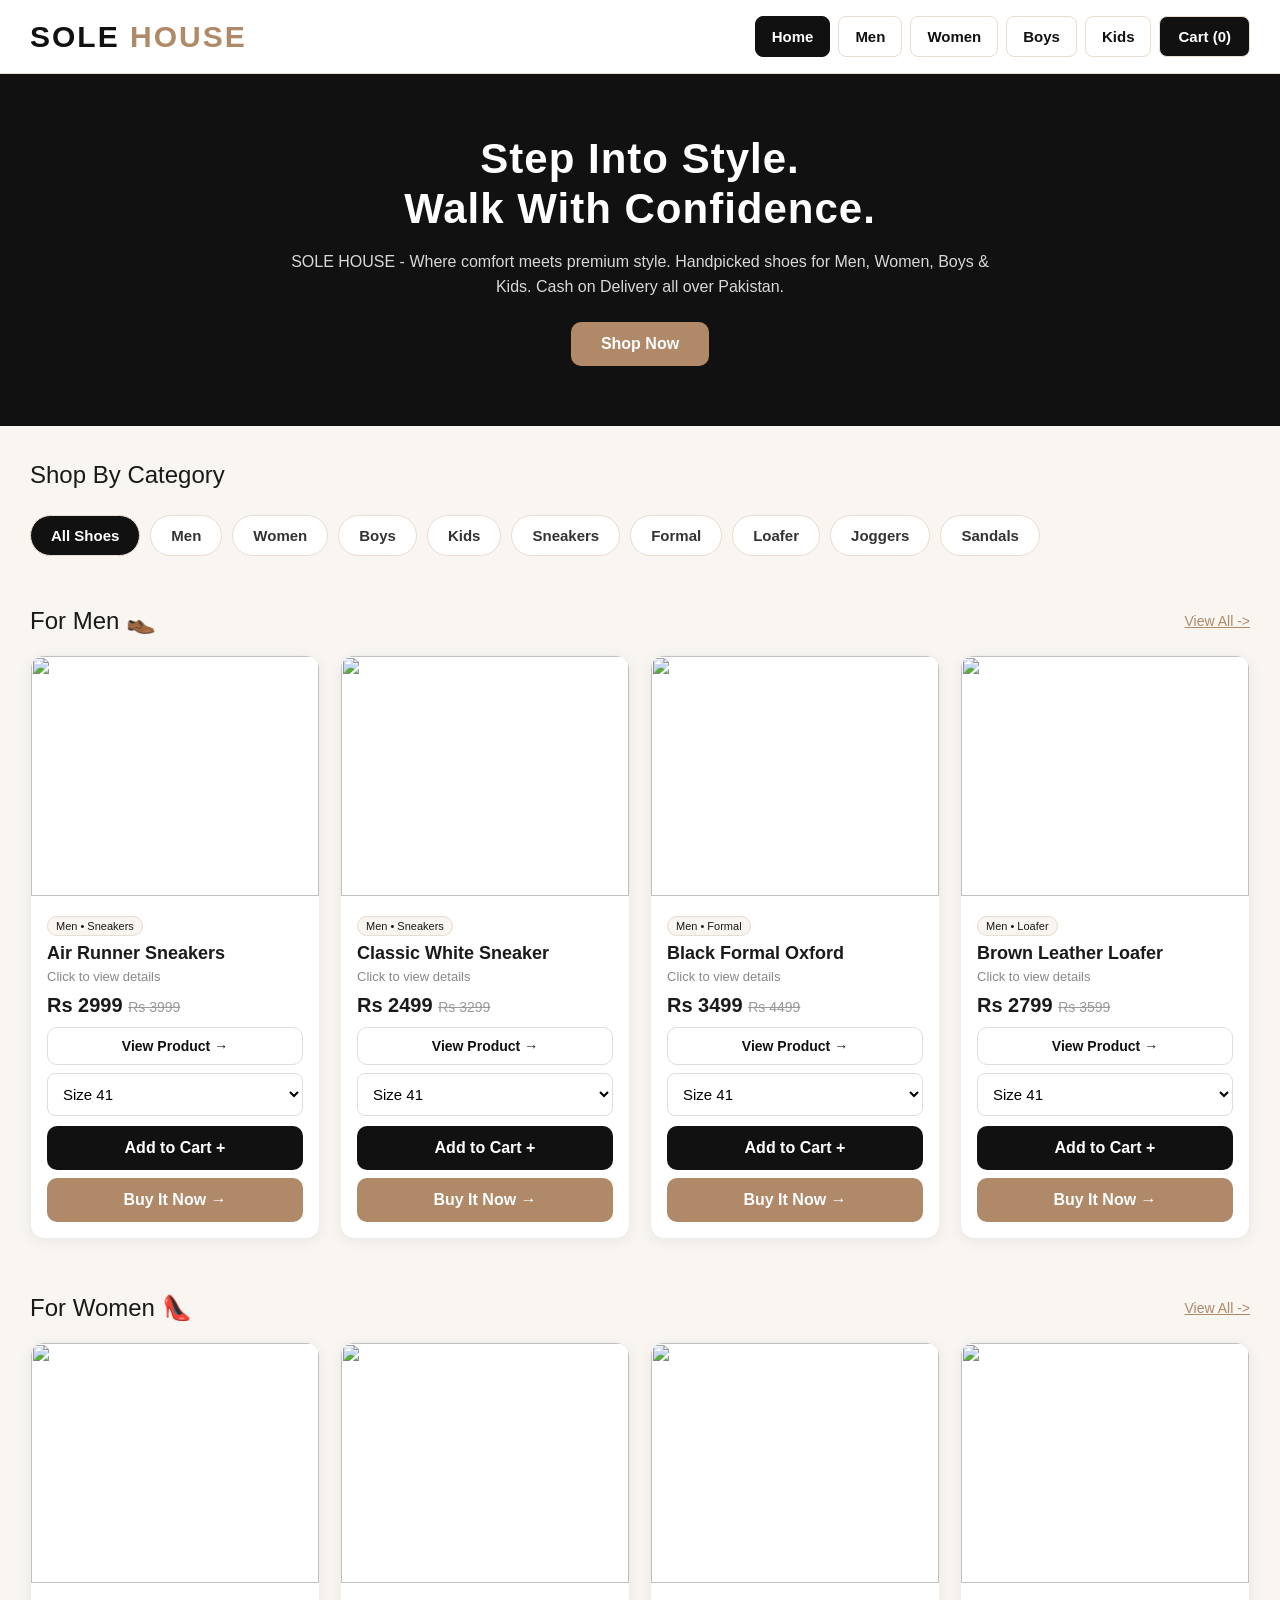
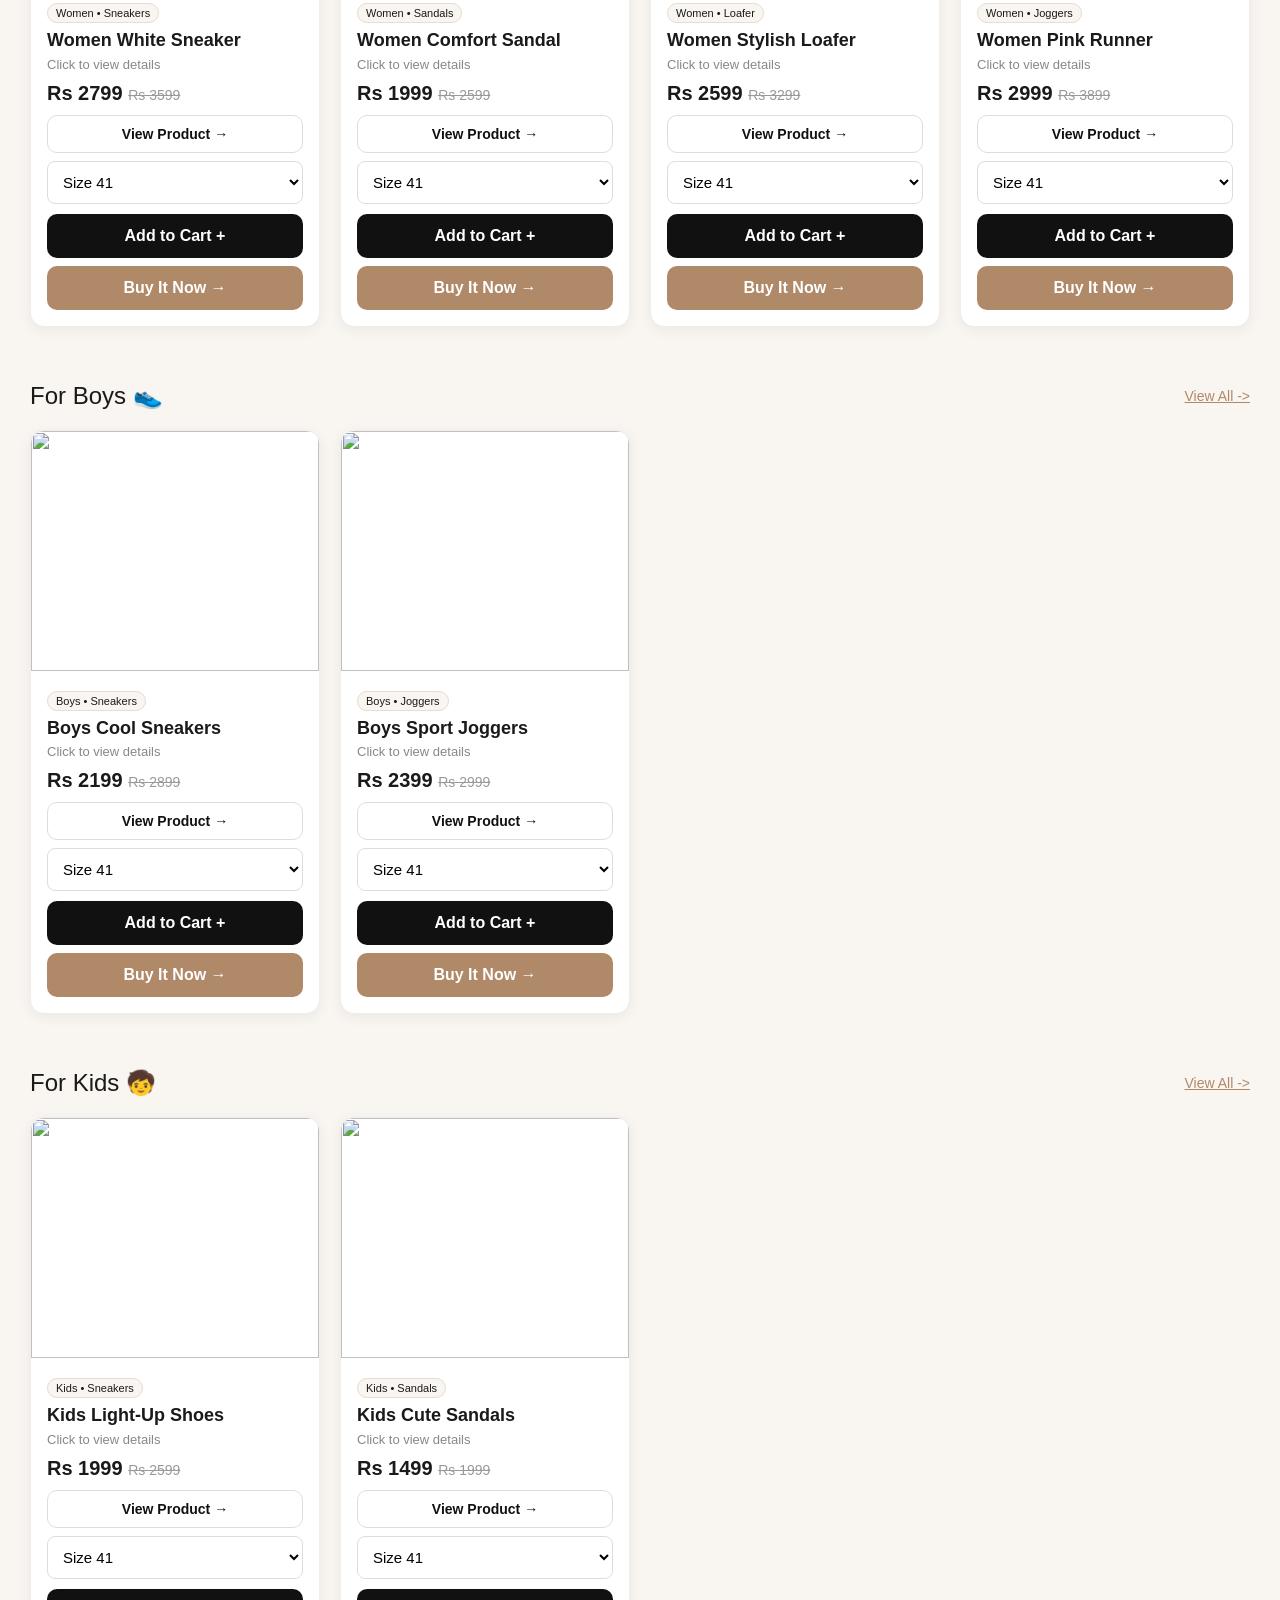
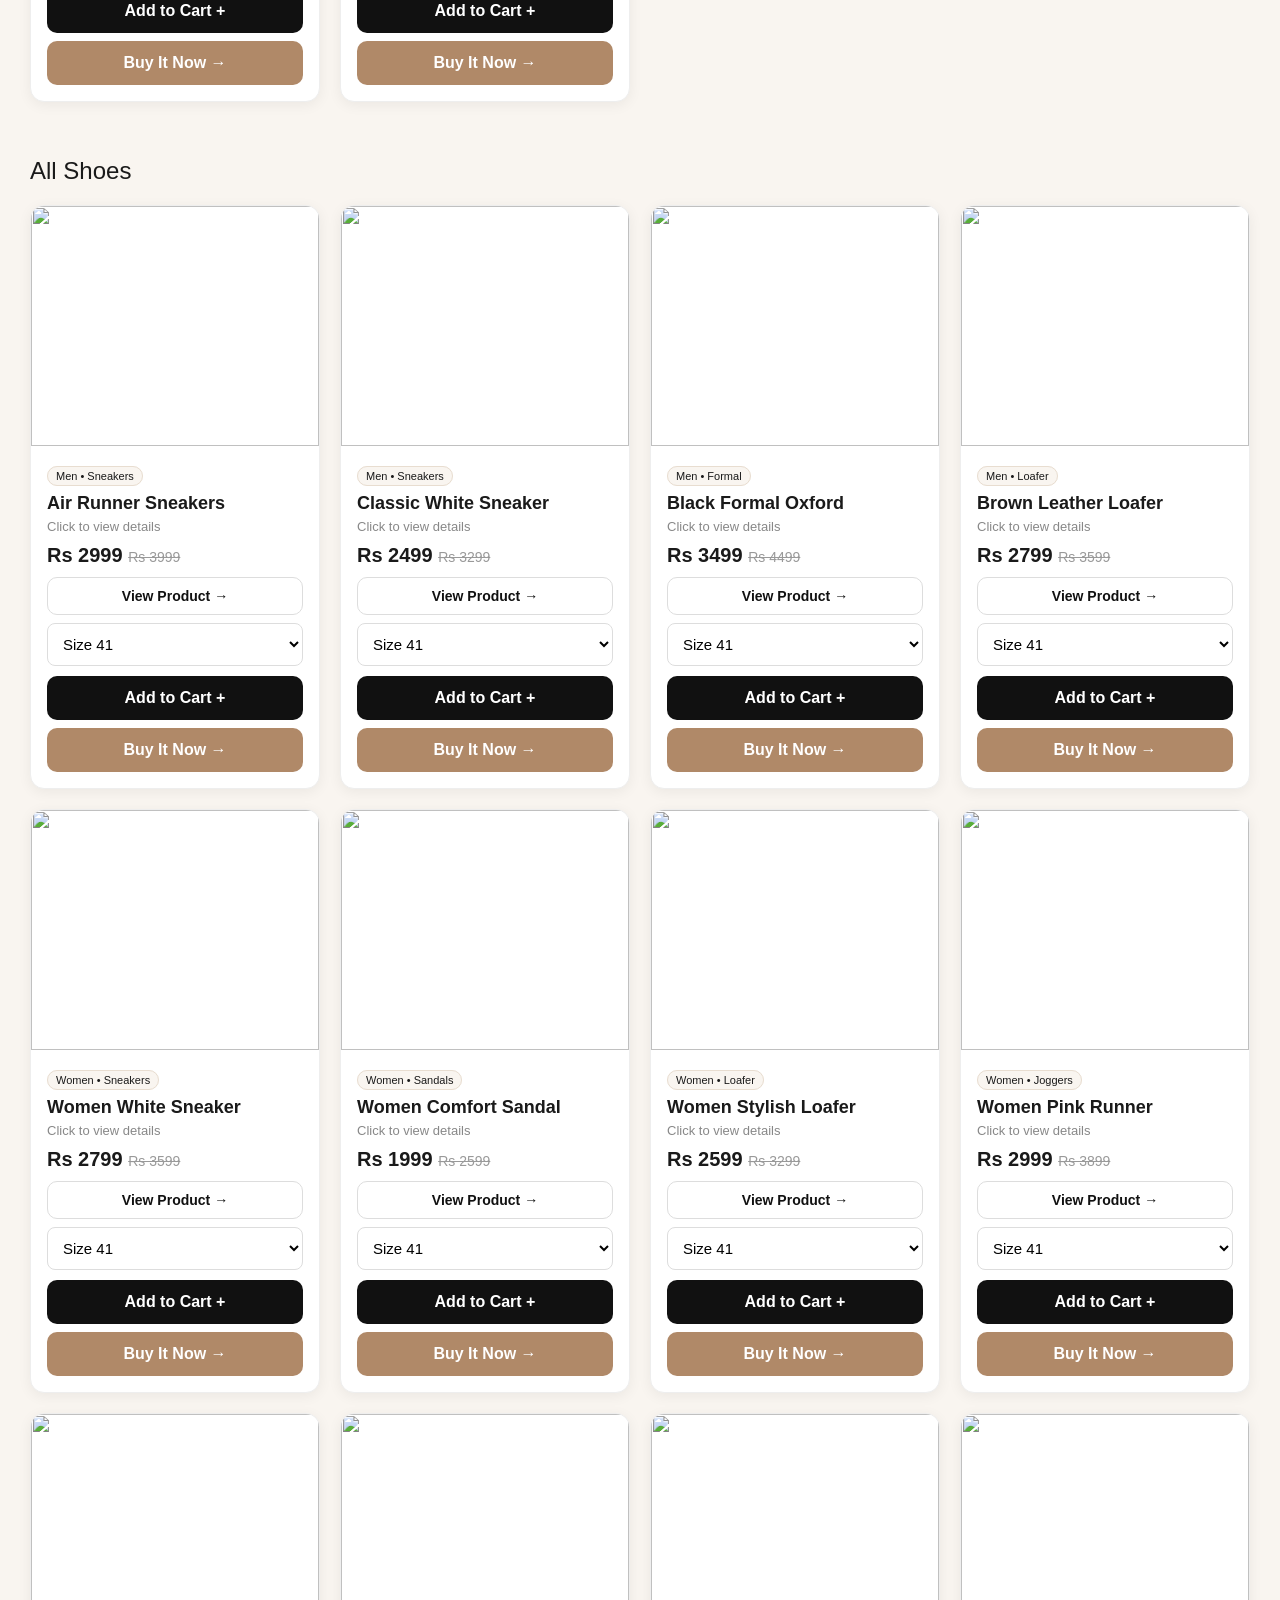
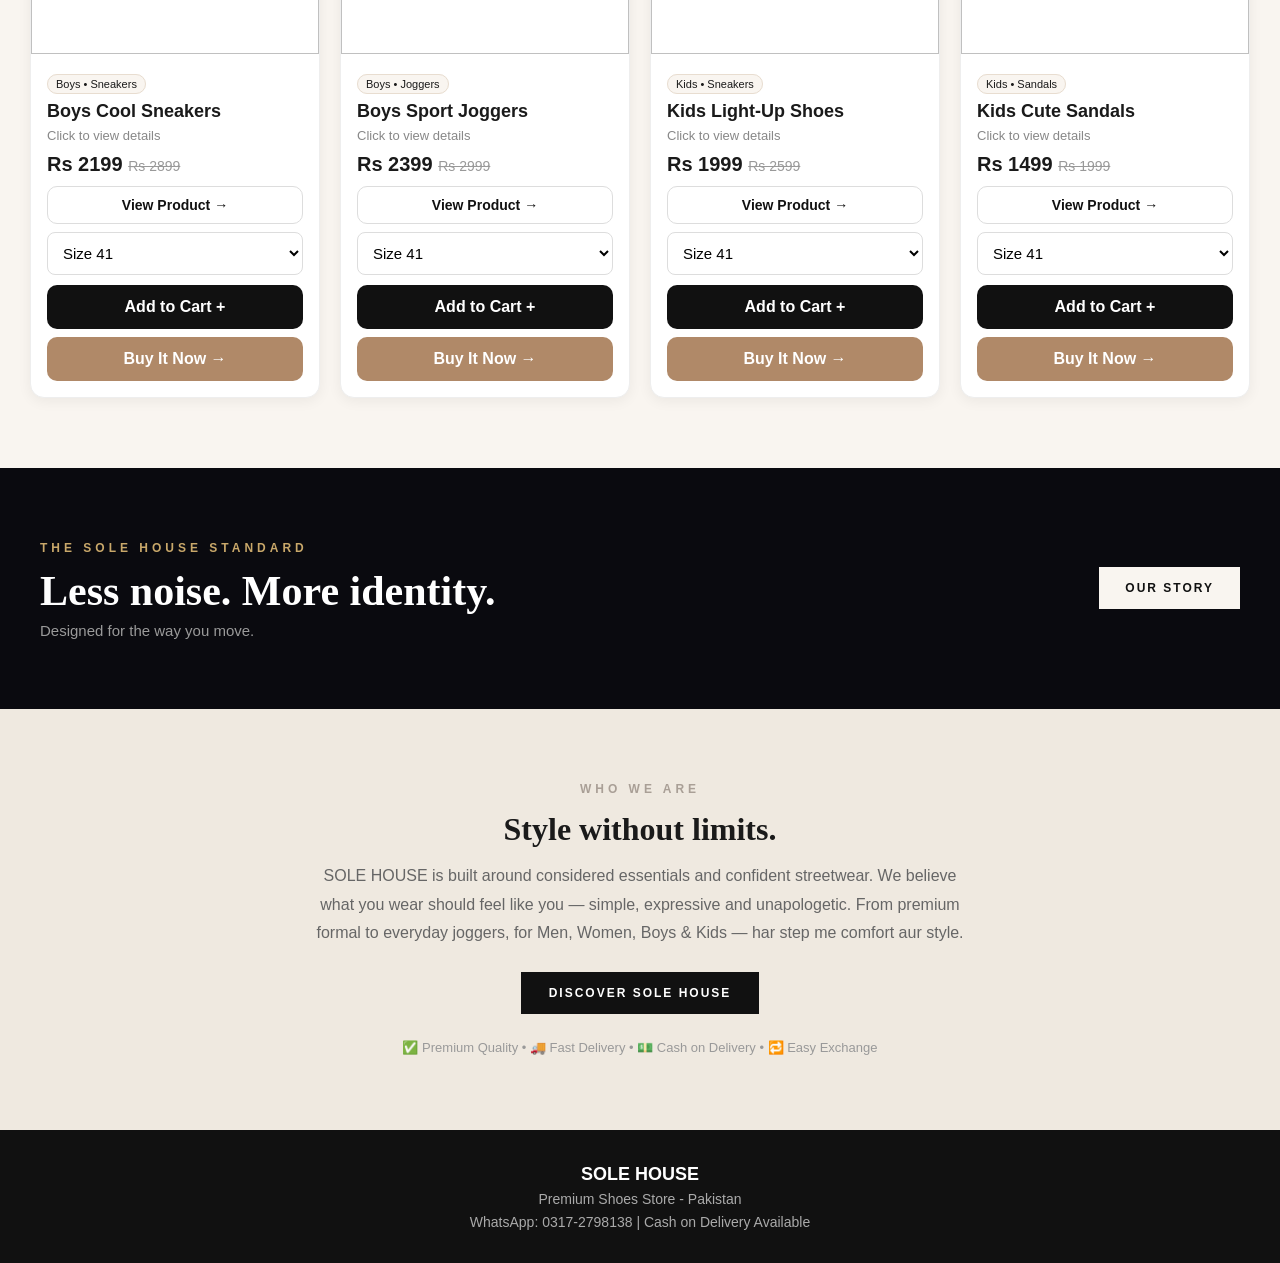
==== index.html @ e942f436 "Rename sole index.html to index.html" ====
<!DOCTYPE html>
<html lang="en">
<head>
<meta charset="UTF-8">
<meta name="viewport" content="width=device-width, initial-scale=1.0">
<title>SOLE HOUSE - Premium Shoes Store</title>
<style>
*{margin:0;padding:0;box-sizing:border-box;font-family:'Segoe UI',Arial,sans-serif}
body{background:#F9F5F0;color:#1a1a1a}
header{background:#fff;color:#111;padding:16px 30px;position:sticky;top:0;z-index:100;border-bottom:1px solid #e8ddd0}
.top{display:flex;justify-content:space-between;align-items:center;flex-wrap:wrap;gap:12px;max-width:1300px;margin:auto}
.logo{font-size:30px;font-weight:900;letter-spacing:2px;cursor:pointer}
.logo span{color:#B08968}
nav{display:flex;gap:8px;flex-wrap:wrap}
nav button{background:#fff;color:#111;border:1px solid #e8ddd0;padding:11px 16px;font-size:15px;font-weight:700;border-radius:8px;cursor:pointer}
nav button:hover, nav button.active{background:#111;color:#fff;border-color:#111}
.cart-btn{background:#111!important;color:#fff!important;padding:11px 18px!important}
.hero{background:#111;color:#fff;text-align:center;padding:60px 20px}
.hero h1{font-size:42px;line-height:1.2;letter-spacing:1px}
.hero p{margin:14px auto;max-width:700px;font-size:16px;color:#d8d8d8;line-height:1.6}
.hero button{background:#B08968;color:#fff;border:none;padding:13px 30px;font-size:16px;font-weight:800;border-radius:10px;cursor:pointer;margin-top:8px}
.section-title{max-width:1300px;margin:35px auto 10px;padding:0 30px;font-size:24px;display:flex;justify-content:space-between;align-items:center}
.section-title a{font-size:14px;color:#B08968;cursor:pointer;text-decoration:underline}
.cat{display:flex;gap:10px;overflow:auto;padding:16px 30px;max-width:1300px;margin:auto}
.cat button{background:#fff;border:1px solid #e8ddd0;padding:11px 20px;font-size:15px;font-weight:700;border-radius:30px;cursor:pointer;white-space:nowrap;color:#333}
.cat button.active{background:#111;color:#fff}
.grid{display:grid;grid-template-columns:repeat(auto-fill,minmax(250px,1fr));gap:20px;padding:10px 30px 20px;max-width:1300px;margin:auto}
.card{background:#fff;border-radius:14px;overflow:hidden;box-shadow:0 3px 14px rgba(0,0,0,.06);border:1px solid #eee;cursor:pointer;transition:.2s}
.card:hover{transform:translateY(-4px);box-shadow:0 8px 20px rgba(0,0,0,.12)}
.card img{width:100%;height:240px;object-fit:cover}
.card .info{padding:16px}
.card h3{font-size:18px;line-height:1.3}
.card p{color:#888;font-size:13px;margin-top:4px}
.price{font-size:20px;font-weight:900;margin:10px 0}
.price s{color:#999;font-size:14px;font-weight:400}
select{width:100%;padding:11px;border-radius:8px;border:1px solid #ddd;margin-bottom:10px;font-size:15px;background:#fff}
.add{width:100%;background:#111;color:#fff;border:none;padding:13px;border-radius:10px;font-size:16px;font-weight:800;cursor:pointer}
.add:hover{background:#B08968}
.buy-now{width:100%;background:#B08968;color:#fff;border:none;padding:13px;border-radius:10px;font-size:16px;font-weight:800;cursor:pointer;margin-top:8px}
.buy-now:hover{background:#111}
.view-btn{width:100%;background:#fff;color:#111;border:1px solid #ddd;padding:10px;border-radius:10px;font-size:14px;font-weight:700;cursor:pointer;margin-bottom:8px}
.about-black{background:#0a0a0f;color:#fff;padding:70px 30px;margin-top:50px}
.about-black-inner{max-width:1200px;margin:auto;display:flex;justify-content:space-between;align-items:center;gap:30px;flex-wrap:wrap}
.about-black small{letter-spacing:4px;font-size:12px;color:#C9A86A;font-weight:700}
.about-black h2{font-size:42px;font-family:Georgia,serif;line-height:1.1;margin:12px 0 8px}
.about-black p{color:#9a9a9a;font-size:15px}
.about-black button{background:#F9F5F0;color:#111;border:none;padding:14px 26px;font-size:12px;letter-spacing:2px;font-weight:800;cursor:pointer}
.about-white{background:#EFE9E0;text-align:center;padding:70px 25px}
.about-white small{letter-spacing:4px;font-size:12px;color:#a99f96;font-weight:700}
.about-white h2{font-size:32px;font-family:Georgia,serif;margin:14px 0}
.about-white p{max-width:650px;margin:0 auto;color:#666;font-size:16px;line-height:1.8}
.about-white button{background:#111;color:#fff;border:none;padding:14px 28px;font-size:12px;letter-spacing:2px;font-weight:800;cursor:pointer;margin-top:24px}
#productModal{position:fixed;inset:0;background:rgba(0,0,0,.6);z-index:300;display:none;align-items:center;justify-content:center;padding:20px}
#productModal.open{display:flex}
.modal-box{background:#fff;width:100%;max-width:900px;border-radius:20px;overflow:hidden;max-height:90vh;overflow-y:auto;display:flex;flex-wrap:wrap;position:relative}
.modal-box .left{flex:1;min-width:300px}
.modal-box .left img{width:100%;height:100%;min-height:350px;object-fit:cover}
.modal-box .right{flex:1;min-width:300px;padding:30px}
.modal-box .right h2{font-size:28px;line-height:1.2}
.modal-box .right .m-price{font-size:26px;font-weight:900;margin:14px 0}
.modal-box .right .m-price s{font-size:16px;color:#999;font-weight:400}
.modal-box .right p{color:#666;font-size:15px;line-height:1.7;margin:8px 0}
.size-row{display:flex;gap:8px;flex-wrap:wrap;margin:14px 0}
.size-row button{padding:11px 16px;border:1px solid #ddd;background:#fff;border-radius:8px;cursor:pointer;font-weight:700;font-size:15px}
.size-row button.active{background:#111;color:#fff}
.qty-row{display:flex;align-items:center;gap:12px;margin:14px 0}
.qty-row button{width:38px;height:38px;border:1px solid #ddd;background:#fff;border-radius:8px;font-size:20px;cursor:pointer}
.modal-add{width:100%;background:#111;color:#fff;border:none;padding:16px;border-radius:12px;font-size:17px;font-weight:900;cursor:pointer;margin-top:6px}
.modal-add:hover{background:#B08968}
.modal-close{position:absolute;top:12px;right:12px;background:#fff;border:none;width:36px;height:36px;border-radius:50%;font-size:18px;cursor:pointer;box-shadow:0 2px 10px rgba(0,0,0,.2);z-index:2}
#cartBox{position:fixed;right:0;top:0;width:100%;max-width:440px;height:100%;background:#fff;z-index:400;transform:translateX(100%);transition:.3s;padding:24px;overflow:auto}
#cartBox.open{transform:translateX(0)}
.cart-item{display:flex;gap:12px;border-bottom:1px solid #eee;padding:12px 0;font-size:15px}
.cart-item img{width:70px;height:70px;object-fit:cover;border-radius:10px}
input{width:100%;padding:13px;border:1px solid #ddd;border-radius:10px;margin:7px 0;font-size:15px}
.order-btn{width:100%;background:#111;color:#fff;border:none;padding:15px;border-radius:12px;font-size:17px;font-weight:900;cursor:pointer;margin-top:8px}
.order-btn:hover{background:#B08968}
.close{float:right;background:#f0f0f0;border:none;padding:8px 12px;border-radius:8px;cursor:pointer}
.footer{background:#111;color:#aaa;text-align:center;padding:30px 20px;font-size:14px;line-height:1.6}
.footer b{color:#fff;font-size:18px}
</style>
</head>
<body>
<header><div class="top"><div class="logo" onclick="window.scrollTo({top:0,behavior:'smooth'})">SOLE <span>HOUSE</span></div><nav><button class="active" onclick="filterCat('All',this)">Home</button><button onclick="filterCat('Men',this)">Men</button><button onclick="filterCat('Women',this)">Women</button><button onclick="filterCat('Boys',this)">Boys</button><button onclick="filterCat('Kids',this)">Kids</button><button class="cart-btn" onclick="openCart()">Cart (<span id="cartCount">0</span>)</button></nav></div></header>
<div class="hero"><h1>Step Into Style.<br>Walk With Confidence.</h1><p>SOLE HOUSE - Where comfort meets premium style. Handpicked shoes for Men, Women, Boys & Kids. Cash on Delivery all over Pakistan.</p><button onclick="document.getElementById('grid').scrollIntoView({behavior:'smooth'})">Shop Now</button></div>
<div class="section-title"><span>Shop By Category</span></div>
<div class="cat"><button class="active" onclick="filterCat('All',this)">All Shoes</button><button onclick="filterCat('Men',this)">Men</button><button onclick="filterCat('Women',this)">Women</button><button onclick="filterCat('Boys',this)">Boys</button><button onclick="filterCat('Kids',this)">Kids</button><button onclick="filterCat('Sneakers',this)">Sneakers</button><button onclick="filterCat('Formal',this)">Formal</button><button onclick="filterCat('Loafer',this)">Loafer</button><button onclick="filterCat('Joggers',this)">Joggers</button><button onclick="filterCat('Sandals',this)">Sandals</button></div>
<div class="section-title"><span>For Men 👞</span><a onclick="filterCat('Men',null)">View All -></a></div><div class="grid" id="gridMen"></div>
<div class="section-title"><span>For Women 👠</span><a onclick="filterCat('Women',null)">View All -></a></div><div class="grid" id="gridWomen"></div>
<div class="section-title"><span>For Boys 👟</span><a onclick="filterCat('Boys',null)">View All -></a></div><div class="grid" id="gridBoys"></div>
<div class="section-title"><span>For Kids 🧒</span><a onclick="filterCat('Kids',null)">View All -></a></div><div class="grid" id="gridKids"></div>
<div class="section-title"><span>All Shoes</span></div><div class="grid" id="grid"></div>
<div class="about-black"><div class="about-black-inner"><div><small>THE SOLE HOUSE STANDARD</small><h2>Less noise. More identity.</h2><p>Designed for the way you move.</p></div><button onclick="document.getElementById('whoWeAre').scrollIntoView({behavior:'smooth'})">OUR STORY</button></div></div>
<div class="about-white" id="whoWeAre"><small>WHO WE ARE</small><h2>Style without limits.</h2><p>SOLE HOUSE is built around considered essentials and confident streetwear. We believe what you wear should feel like you — simple, expressive and unapologetic. From premium formal to everyday joggers, for Men, Women, Boys & Kids — har step me comfort aur style.</p><button onclick="document.getElementById('grid').scrollIntoView({behavior:'smooth'})">DISCOVER SOLE HOUSE</button><p style="margin-top:22px;font-size:13px;color:#999">✅ Premium Quality • 🚚 Fast Delivery • 💵 Cash on Delivery • 🔁 Easy Exchange</p></div>
<div id="productModal" onclick="if(event.target===this) closeProduct()"><div class="modal-box"><button class="modal-close" onclick="closeProduct()">✕</button><div class="left"><img id="mImg" src=""></div><div class="right"><span id="mTag" style="font-size:12px;background:#F9F5F0;border:1px solid #e8ddd0;padding:4px 10px;border-radius:20px"></span><h2 id="mName" style="margin-top:10px"></h2><div class="m-price"><span id="mPrice"></span> <s id="mOld"></s> <span id="mSave" style="font-size:13px;background:#e8f5e9;color:#2e7d32;padding:4px 8px;border-radius:8px;margin-left:6px"></span></div><p id="mDesc"></p><p><b>Select Size:</b></p><div class="size-row" id="mSizes"></div><p><b>Quantity:</b></p><div class="qty-row"><button onclick="changeQty(-1)">-</button><span id="mQty" style="font-size:18px;font-weight:800;min-width:20px;text-align:center">1</span><button onclick="changeQty(1)">+</button><span style="font-size:13px;color:#2e7d32">● In Stock - Ready to Ship</span></div><button class="modal-add" onclick="addFromModal()">Add to Cart +</button><button class="modal-add" style="background:#B08968;margin-top:8px" onclick="buyNowFromModal()">Buy It Now - Direct Checkout</button><p style="font-size:13px;text-align:center">🚚 Karachi Rs 200 | Other Cities Rs 300 • 💵 Cash on Delivery</p></div></div></div>
<div id="cartBox"><button class="close" onclick="closeCart()">X</button><h2 style="font-size:22px">Your Cart</h2><div id="cartItems" style="margin:12px 0"></div><h3 id="totalText" style="font-size:19px">Total: Rs 0</h3><hr style="margin:14px 0"><h3 style="font-size:18px">Checkout - Cash on Delivery</h3><input id="cName" placeholder="Full Name *"><input id="cPhone" placeholder="Mobile Number *"><input id="cAddress" placeholder="Complete Address *"><input id="cCity" placeholder="City"><button class="order-btn" onclick="placeOrder()">Place Order</button><p style="font-size:13px;color:#888;margin-top:10px;text-align:center">Delivery: Karachi Rs 200 | Other Cities Rs 300</p></div>
<div class="footer"><b>SOLE HOUSE</b><br>Premium Shoes Store - Pakistan<br>WhatsApp: 0317-2798138 | Cash on Delivery Available</div>
<script>
let products=[
{name:"Air Runner Sneakers",cat:"Sneakers",group:"Men",price:2999,old:3999,img:"https://images.unsplash.com/photo-1542291026-7eec264c27ff?w=900",desc:"Lightweight Air Runner with soft cushion sole. Perfect for daily wear."},
{name:"Classic White Sneaker",cat:"Sneakers",group:"Men",price:2499,old:3299,img:"https://images.unsplash.com/photo-1549298916-b41d501d3772?w=900",desc:"Classic white sneaker - har outfit ke saath jachta hai."},
{name:"Black Formal Oxford",cat:"Formal",group:"Men",price:3499,old:4499,img:"https://images.unsplash.com/photo-1614252369475-531eba835eb1?w=900",desc:"Premium Black Oxford for office, wedding & formal events."},
{name:"Brown Leather Loafer",cat:"Loafer",group:"Men",price:2799,old:3599,img:"https://images.unsplash.com/photo-1614252235316-8c857d38b5f4?w=900",desc:"Brown Leather Loafer - classy aur comfortable."},
{name:"Women White Sneaker",cat:"Sneakers",group:"Women",price:2799,old:3599,img:"https://images.unsplash.com/photo-1549298916-b41d501d3772?w=900",desc:"Women ke liye light aur comfortable white sneaker."},
{name:"Women Comfort Sandal",cat:"Sandals",group:"Women",price:1999,old:2599,img:"https://images.unsplash.com/photo-1603487742131-4160ec999306?w=900",desc:"Women Comfort Sandal - soft sole, daily wear ke liye best."},
{name:"Women Stylish Loafer",cat:"Loafer",group:"Women",price:2599,old:3299,img:"https://images.unsplash.com/photo-1614252235316-8c857d38b5f4?w=900",desc:"Women Stylish Loafer - elegant aur comfortable."},
{name:"Women Pink Runner",cat:"Joggers",group:"Women",price:2999,old:3899,img:"https://images.unsplash.com/photo-1595950653106-6c9ebd614d3a?w=900",desc:"Women Pink Runner - jogging aur daily walk ke liye."},
{name:"Boys Cool Sneakers",cat:"Sneakers",group:"Boys",price:2199,old:2899,img:"https://images.unsplash.com/photo-1514989940723-e8e51635b782?w=900",desc:"Boys ke liye cool sneakers - durable aur stylish."},
{name:"Boys Sport Joggers",cat:"Joggers",group:"Boys",price:2399,old:2999,img:"https://images.unsplash.com/photo-1595950653106-6c9ebd614d3a?w=900",desc:"Boys Sport Joggers - running aur sports ke liye."},
{name:"Kids Light-Up Shoes",cat:"Sneakers",group:"Kids",price:1999,old:2599,img:"https://images.unsplash.com/photo-1519238263530-99bdd11df2ea?w=900",desc:"Kids Light-Up Shoes - bachon ki favourite."},
{name:"Kids Cute Sandals",cat:"Sandals",group:"Kids",price:1499,old:1999,img:"https://images.unsplash.com/photo-1603487742131-4160ec999306?w=900",desc:"Kids Cute Sandals - soft aur comfortable."}
];
let cart=[];let currentCat='All';let currentProduct=0;let selectedSize='Size 41';let qty=1;
function cardHTML(p,i){return `<div class="card"><img src="${p.img}" onclick="openProduct(${i})"><div class="info"><span style="font-size:11px;background:#F9F5F0;border:1px solid #e8ddd0;padding:3px 8px;border-radius:10px">${p.group} • ${p.cat}</span><h3 style="margin-top:8px" onclick="openProduct(${i})">${p.name}</h3><p>Click to view details</p><div class="price">Rs ${p.price} <s>Rs ${p.old}</s></div><button class="view-btn" onclick="openProduct(${i})">View Product →</button><select id="size-${i}" onclick="event.stopPropagation()"><option>Size 39</option><option>Size 40</option><option selected>Size 41</option><option>Size 42</option><option>Size 43</option><option>Size 44</option></select><button class="add" onclick="event.stopPropagation();addToCart(${i})">Add to Cart +</button><button class="buy-now" onclick="event.stopPropagation();buyNowFromCard(${i})">Buy It Now →</button></div></div>`;}
function render(){
  document.getElementById('gridMen').innerHTML=products.map((p,i)=>({p,i})).filter(x=>x.p.group==='Men').slice(0,4).map(x=>cardHTML(x.p,x.i)).join('');
  document.getElementById('gridWomen').innerHTML=products.map((p,i)=>({p,i})).filter(x=>x.p.group==='Women').slice(0,4).map(x=>cardHTML(x.p,x.i)).join('');
  document.getElementById('gridBoys').innerHTML=products.map((p,i)=>({p,i})).filter(x=>x.p.group==='Boys').map(x=>cardHTML(x.p,x.i)).join('');
  document.getElementById('gridKids').innerHTML=products.map((p,i)=>({p,i})).filter(x=>x.p.group==='Kids').map(x=>cardHTML(x.p,x.i)).join('');
  const g=document.getElementById('grid');g.innerHTML='';
  products.filter(p=>currentCat==='All'||p.group===currentCat||p.cat===currentCat).forEach((p)=>{let i=products.indexOf(p);g.innerHTML+=cardHTML(p,i);});
}
function filterCat(c,btn){currentCat=c;document.querySelectorAll('nav button, .cat button').forEach(b=>b.classList.remove('active'));if(btn)btn.classList.add('active');render();document.getElementById('grid').scrollIntoView({behavior:'smooth'});}
function openProduct(i){currentProduct=i;qty=1;selectedSize='Size 41';const p=products[i];document.getElementById('mImg').src=p.img;document.getElementById('mName').innerText=p.name;document.getElementById('mTag').innerText=p.group+' • '+p.cat;document.getElementById('mPrice').innerText='Rs '+p.price;document.getElementById('mOld').innerText='Rs '+p.old;document.getElementById('mSave').innerText='Save Rs '+(p.old-p.price);document.getElementById('mDesc').innerText=p.desc||'';document.getElementById('mQty').innerText='1';let sizes=['39','40','41','42','43','44'];document.getElementById('mSizes').innerHTML=sizes.map(s=>`<button onclick="selectSize(this,'Size ${s}')" class="${s==='41'?'active':''}">Size ${s}</button>`).join('');document.getElementById('productModal').classList.add('open');}
function closeProduct(){document.getElementById('productModal').classList.remove('open');}
function selectSize(btn,size){selectedSize=size;document.querySelectorAll('#mSizes button').forEach(b=>b.classList.remove('active'));btn.classList.add('active');}
function changeQty(n){qty=Math.max(1,qty+n);document.getElementById('mQty').innerText=qty;}
function addFromModal(){const p=products[currentProduct];for(let k=0;k<qty;k++){cart.push({...p,size:selectedSize});}document.getElementById('cartCount').innerText=cart.length;closeProduct();openCart();}
function buyNowFromCard(i){const p=products[i];const size=document.getElementById('size-'+i).value;cart.push({...p,size});document.getElementById('cartCount').innerText=cart.length;openCart();document.getElementById('cName').focus();}
function buyNowFromModal(){const p=products[currentProduct];for(let k=0;k<qty;k++){cart.push({...p,size:selectedSize});}document.getElementById('cartCount').innerText=cart.length;closeProduct();openCart();document.getElementById('cName').focus();}
function addToCart(i){const p=products[i];const size=document.getElementById('size-'+i).value;cart.push({...p,size});document.getElementById('cartCount').innerText=cart.length;openCart();}
function openCart(){document.getElementById('cartBox').classList.add('open');renderCart();}
function closeCart(){document.getElementById('cartBox').classList.remove('open');}
function renderCart(){const box=document.getElementById('cartItems');if(cart.length===0){box.innerHTML='<p>Your cart is empty.</p>';}else{box.innerHTML=cart.map((c,idx)=>`<div class="cart-item"><img src="${c.img}"><div><b>${c.name}</b><br>${c.size} - Rs ${c.price} <button onclick="removeItem(${idx})" style="color:red;border:none;background:none;cursor:pointer">Remove</button></div></div>`).join('');}let total=cart.reduce((s,c)=>s+c.price,0);document.getElementById('totalText').innerText='Total: Rs '+total;}
function removeItem(idx){cart.splice(idx,1);document.getElementById('cartCount').innerText=cart.length;renderCart();}
function placeOrder(){const name=document.getElementById('cName').value.trim();const phone=document.getElementById('cPhone').value.trim();const addr=document.getElementById('cAddress').value.trim();const city=document.getElementById('cCity').value.trim();if(!name||!phone||!addr){alert('Please fill Name, Number and Address');return;}if(cart.length===0){alert('Please add shoes to cart first!');return;}let total=cart.reduce((s,c)=>s+c.price,0);let itemsText=cart.map(c=>`${c.name} (${c.size}) - Rs ${c.price}\nPhoto: ${c.img}`).join('\n\n');let msg=`New Order - SOLE HOUSE\n\nName: ${name}\nPhone: ${phone}\nCity: ${city}\nAddress: ${addr}\n\nItems:\n${itemsText}\n\nTotal: Rs ${total}\nPayment: Cash on Delivery`;window.open('https://wa.me/923172798138?text='+encodeURIComponent(msg),'_blank');}
render();
</script>
</body>
</html>
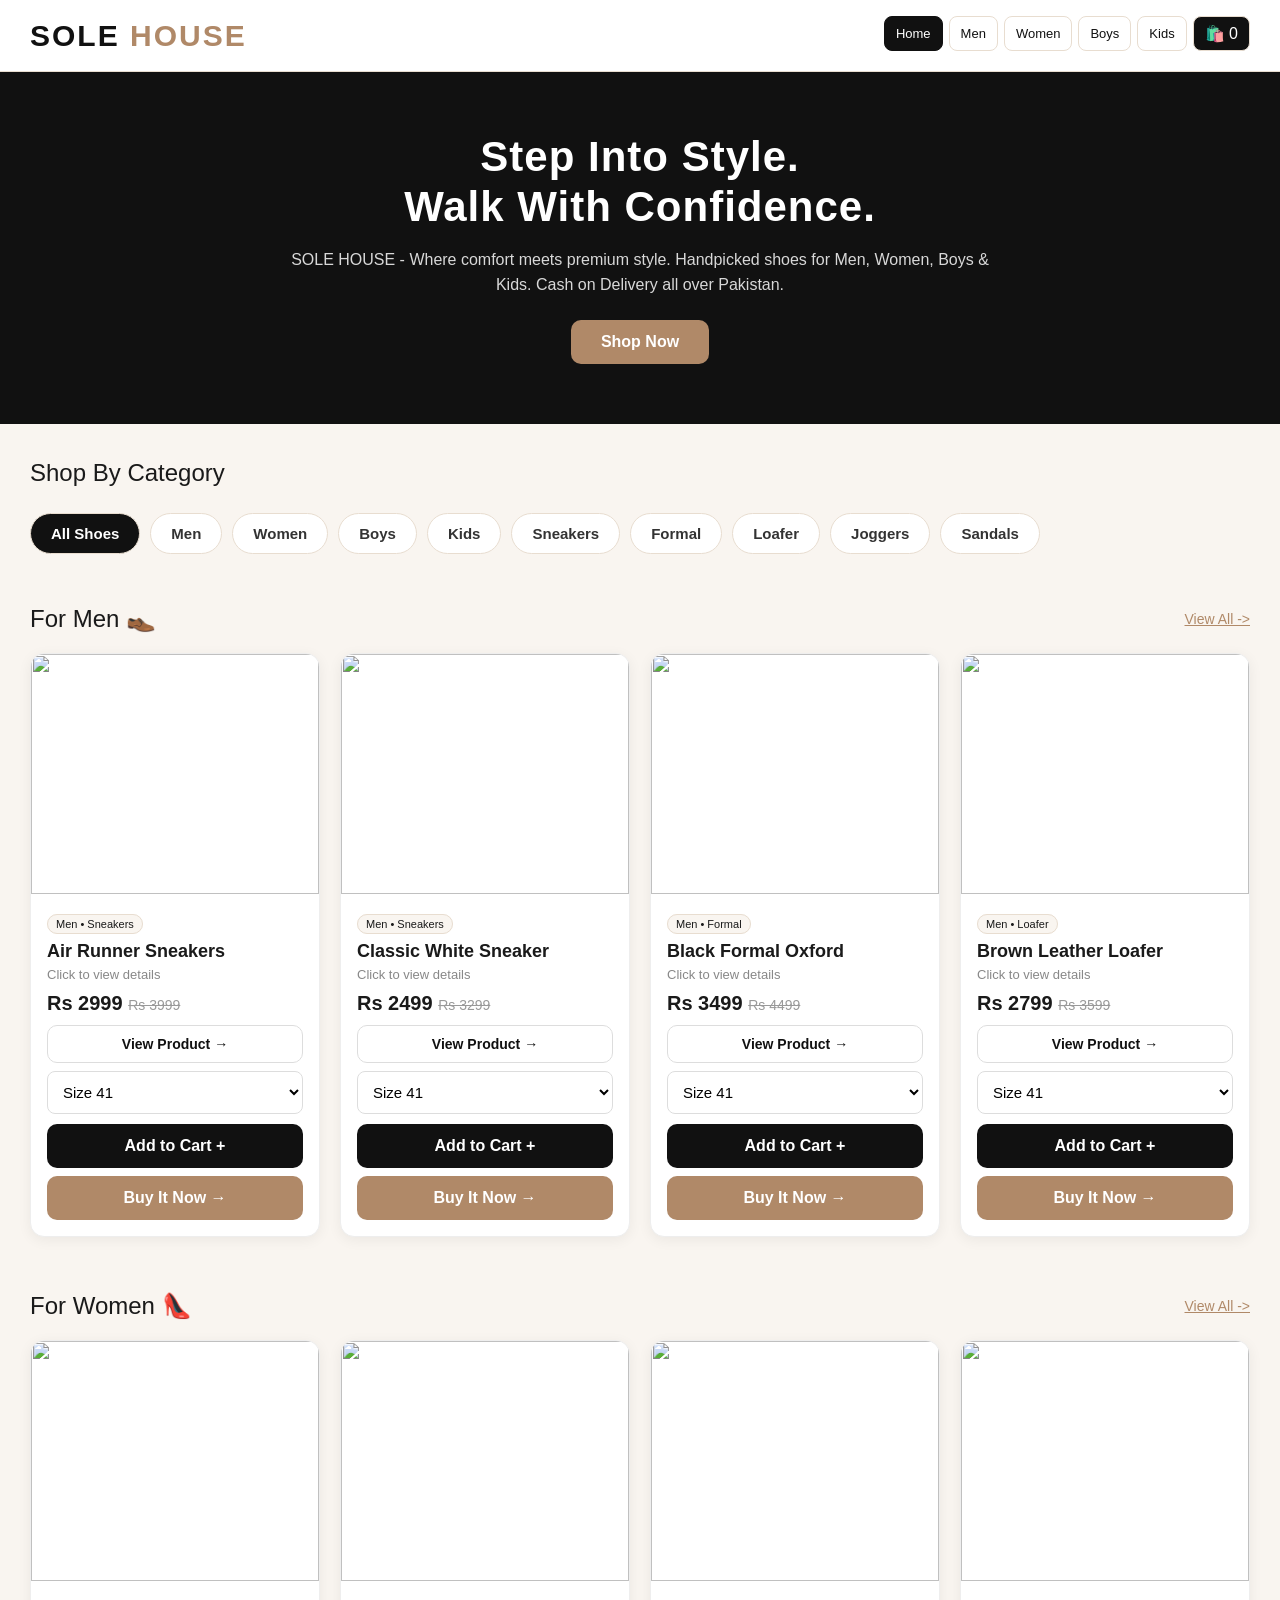
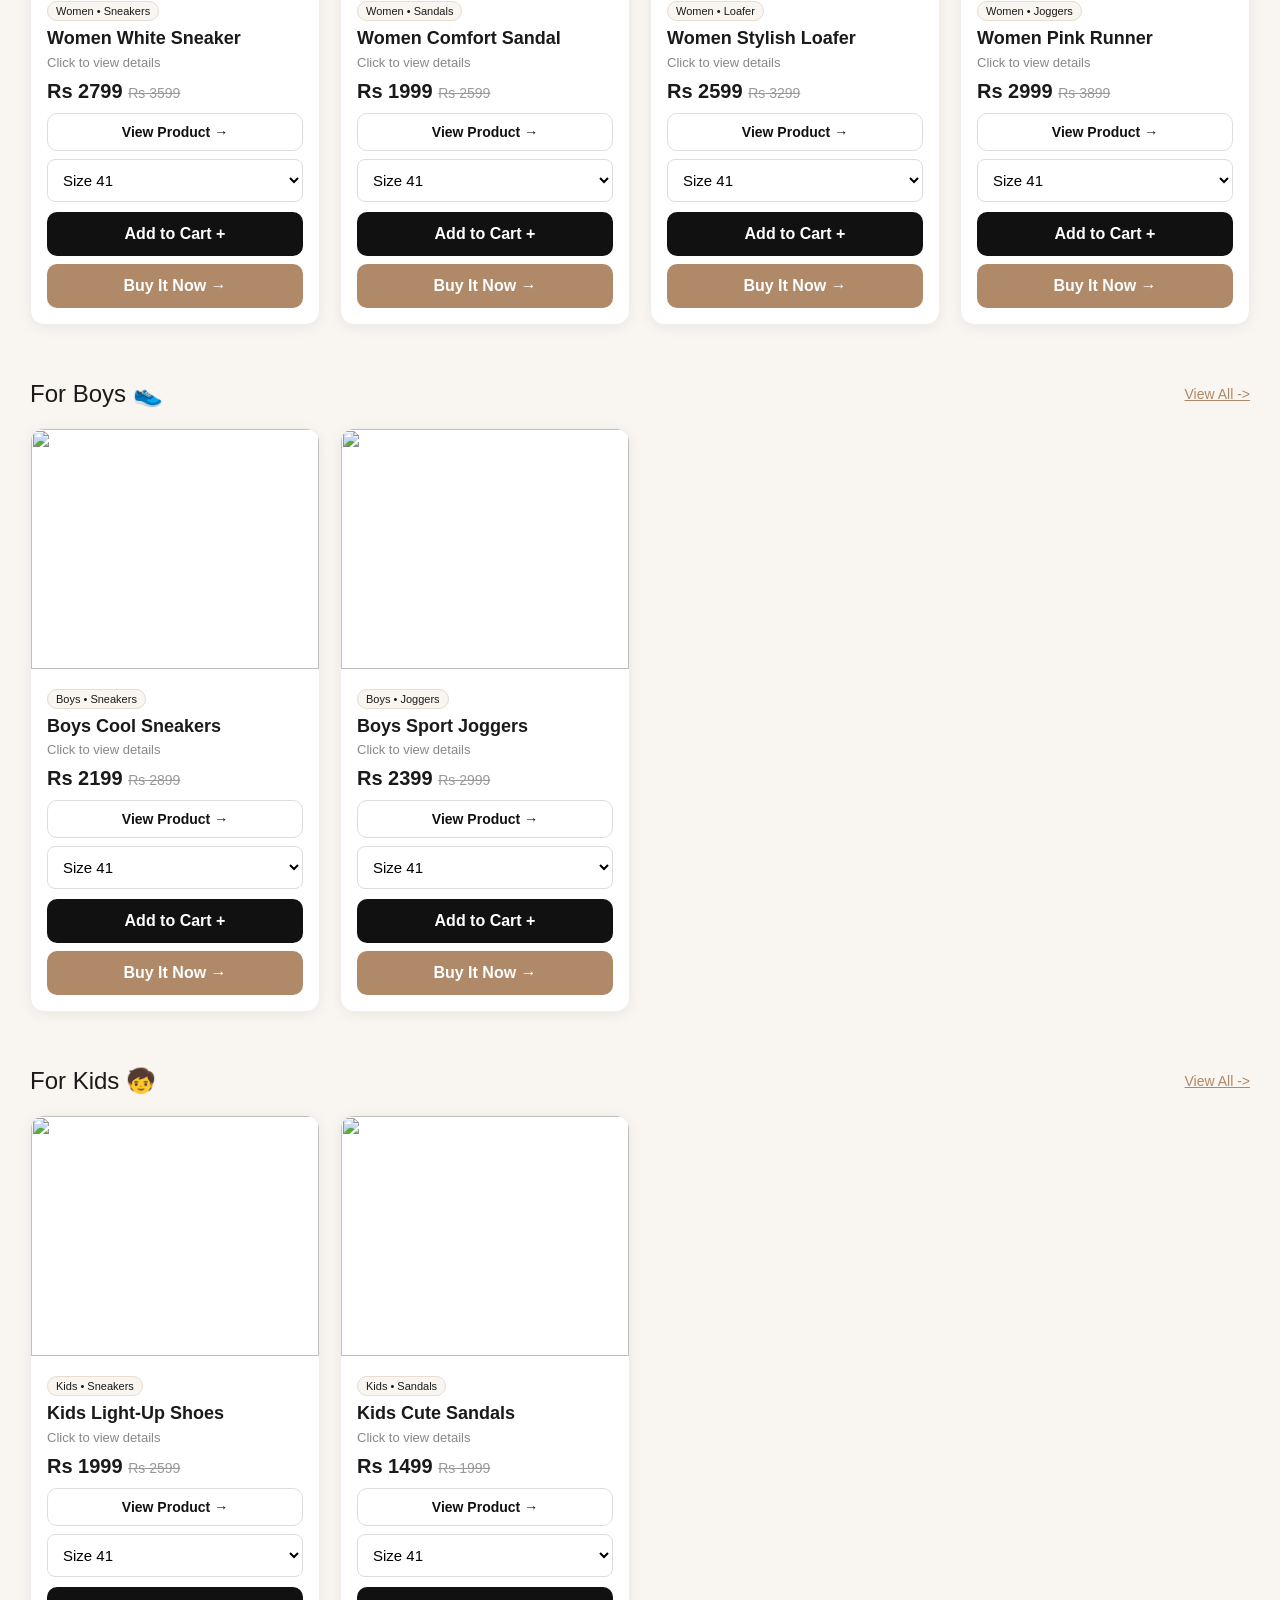
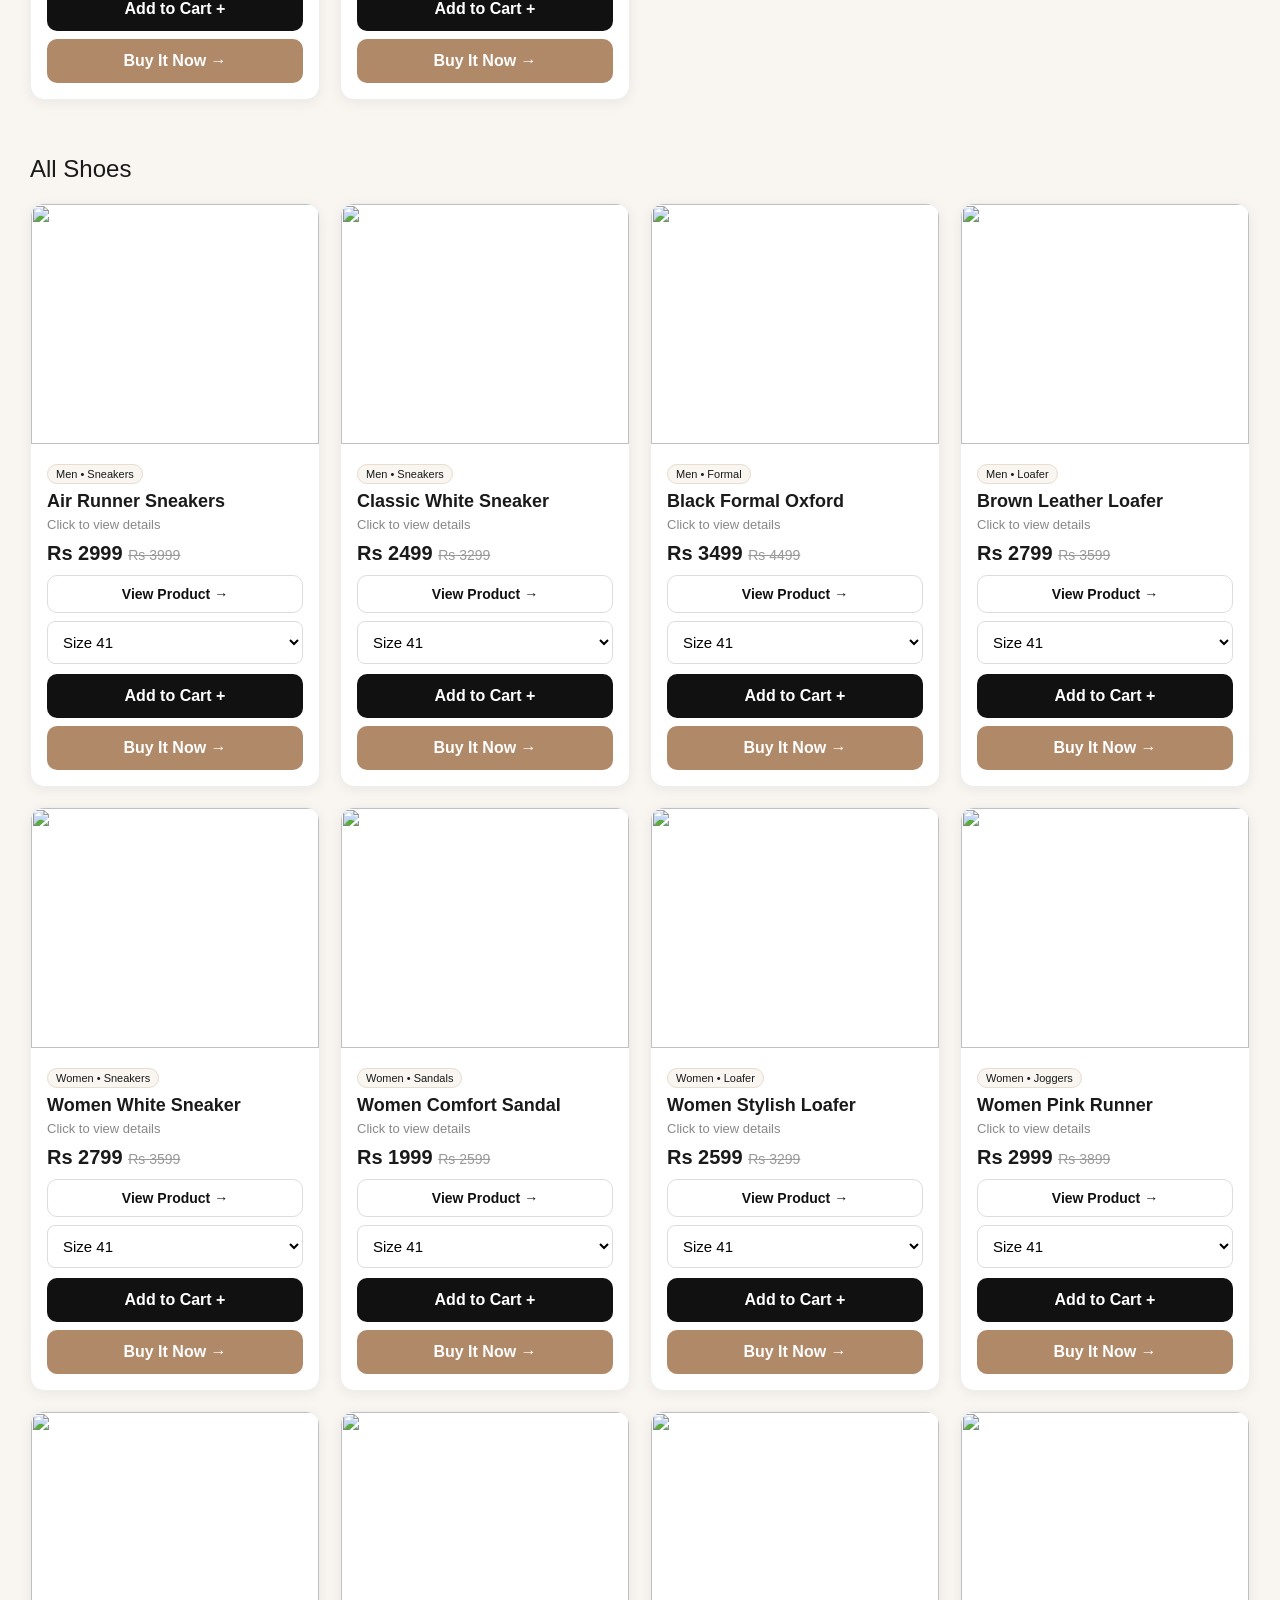
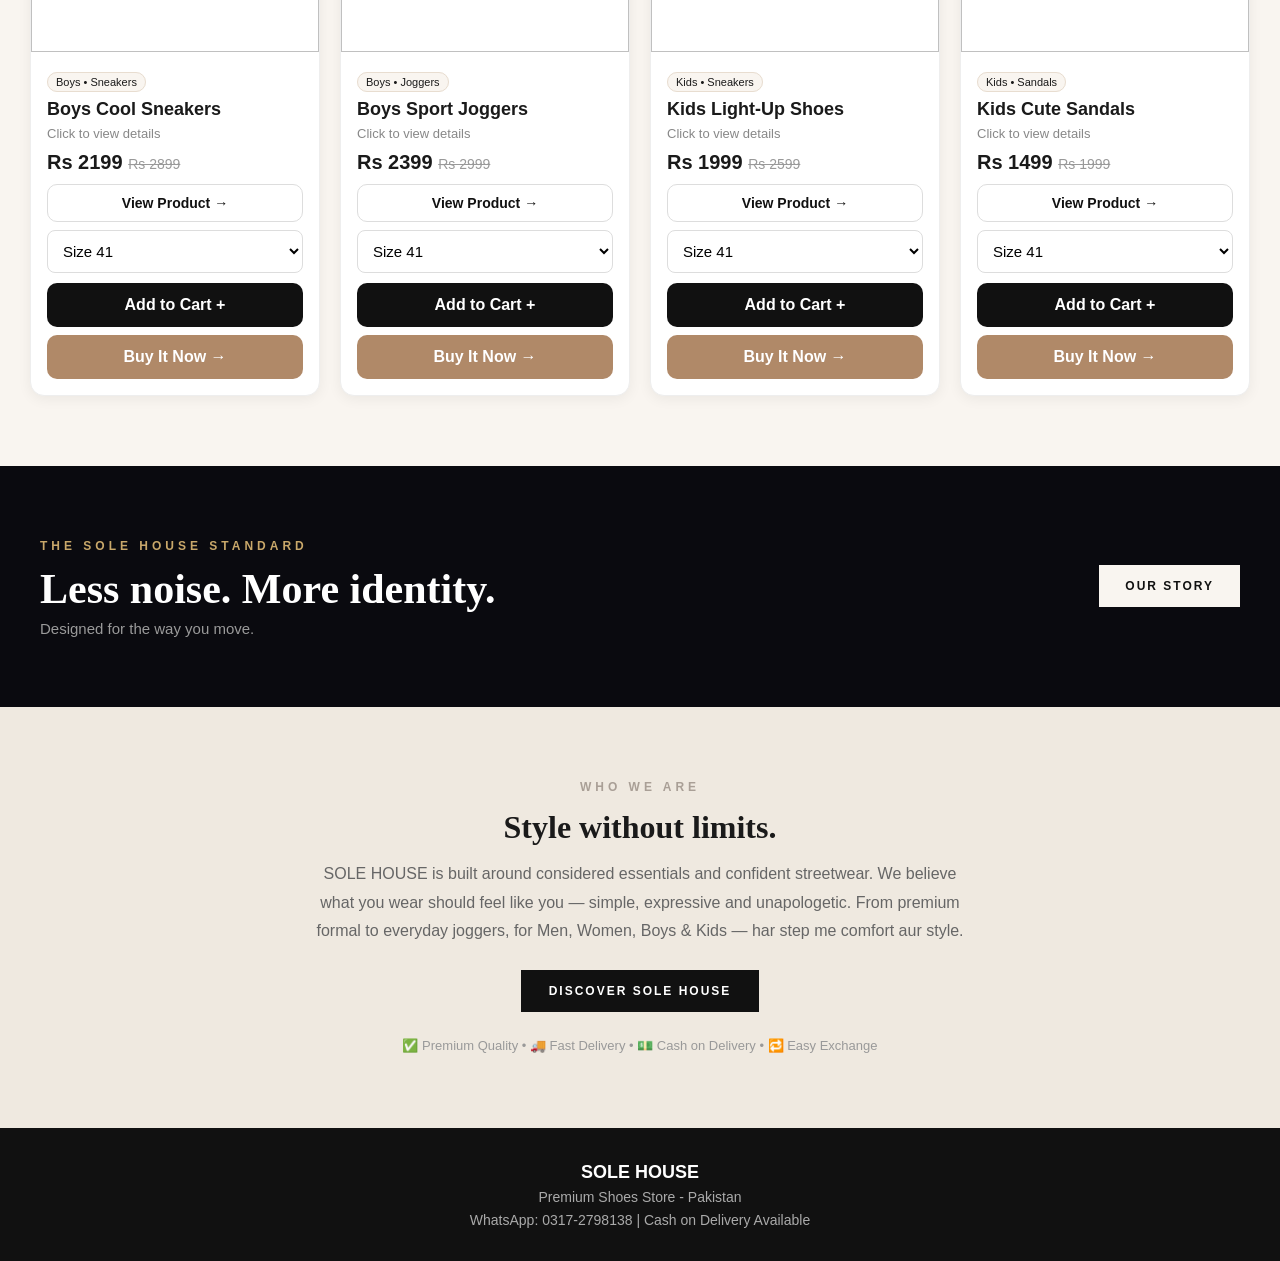
==== commit 756222b9: "Add files via upload" ====
--- a/index.html
+++ b/index.html
@@ -11,10 +11,10 @@
 .top{display:flex;justify-content:space-between;align-items:center;flex-wrap:wrap;gap:12px;max-width:1300px;margin:auto}
 .logo{font-size:30px;font-weight:900;letter-spacing:2px;cursor:pointer}
 .logo span{color:#B08968}
-nav{display:flex;gap:8px;flex-wrap:wrap}
-nav button{background:#fff;color:#111;border:1px solid #e8ddd0;padding:11px 16px;font-size:15px;font-weight:700;border-radius:8px;cursor:pointer}
+nav{display:flex;gap:6px;flex-wrap:nowrap;overflow-x:auto;padding-bottom:4px}
+nav button{background:#fff;color:#111;border:1px solid #e8ddd0;padding:7px 11px;font-size:13px;white-space:nowrap;border-radius:8px;cursor:pointer}
 nav button:hover, nav button.active{background:#111;color:#fff;border-color:#111}
-.cart-btn{background:#111!important;color:#fff!important;padding:11px 18px!important}
+.cart-btn{background:#111!important;color:#fff!important;padding:7px 11px!important;font-size:16px!important}
 .hero{background:#111;color:#fff;text-align:center;padding:60px 20px}
 .hero h1{font-size:42px;line-height:1.2;letter-spacing:1px}
 .hero p{margin:14px auto;max-width:700px;font-size:16px;color:#d8d8d8;line-height:1.6}
@@ -81,7 +81,7 @@
 </style>
 </head>
 <body>
-<header><div class="top"><div class="logo" onclick="window.scrollTo({top:0,behavior:'smooth'})">SOLE <span>HOUSE</span></div><nav><button class="active" onclick="filterCat('All',this)">Home</button><button onclick="filterCat('Men',this)">Men</button><button onclick="filterCat('Women',this)">Women</button><button onclick="filterCat('Boys',this)">Boys</button><button onclick="filterCat('Kids',this)">Kids</button><button class="cart-btn" onclick="openCart()">Cart (<span id="cartCount">0</span>)</button></nav></div></header>
+<header><div class="top"><div class="logo" onclick="window.scrollTo({top:0,behavior:'smooth'})">SOLE <span>HOUSE</span></div><nav><button class="active" onclick="filterCat('All',this)">Home</button><button onclick="filterCat('Men',this)">Men</button><button onclick="filterCat('Women',this)">Women</button><button onclick="filterCat('Boys',this)">Boys</button><button onclick="filterCat('Kids',this)">Kids</button><button class="cart-btn" onclick="openCart()"> 🛍️  <span id="cartCount">0</span></button></nav></div></header>
 <div class="hero"><h1>Step Into Style.<br>Walk With Confidence.</h1><p>SOLE HOUSE - Where comfort meets premium style. Handpicked shoes for Men, Women, Boys & Kids. Cash on Delivery all over Pakistan.</p><button onclick="document.getElementById('grid').scrollIntoView({behavior:'smooth'})">Shop Now</button></div>
 <div class="section-title"><span>Shop By Category</span></div>
 <div class="cat"><button class="active" onclick="filterCat('All',this)">All Shoes</button><button onclick="filterCat('Men',this)">Men</button><button onclick="filterCat('Women',this)">Women</button><button onclick="filterCat('Boys',this)">Boys</button><button onclick="filterCat('Kids',this)">Kids</button><button onclick="filterCat('Sneakers',this)">Sneakers</button><button onclick="filterCat('Formal',this)">Formal</button><button onclick="filterCat('Loafer',this)">Loafer</button><button onclick="filterCat('Joggers',this)">Joggers</button><button onclick="filterCat('Sandals',this)">Sandals</button></div>
@@ -137,4 +137,4 @@
 render();
 </script>
 </body>
-</html>
+</html>
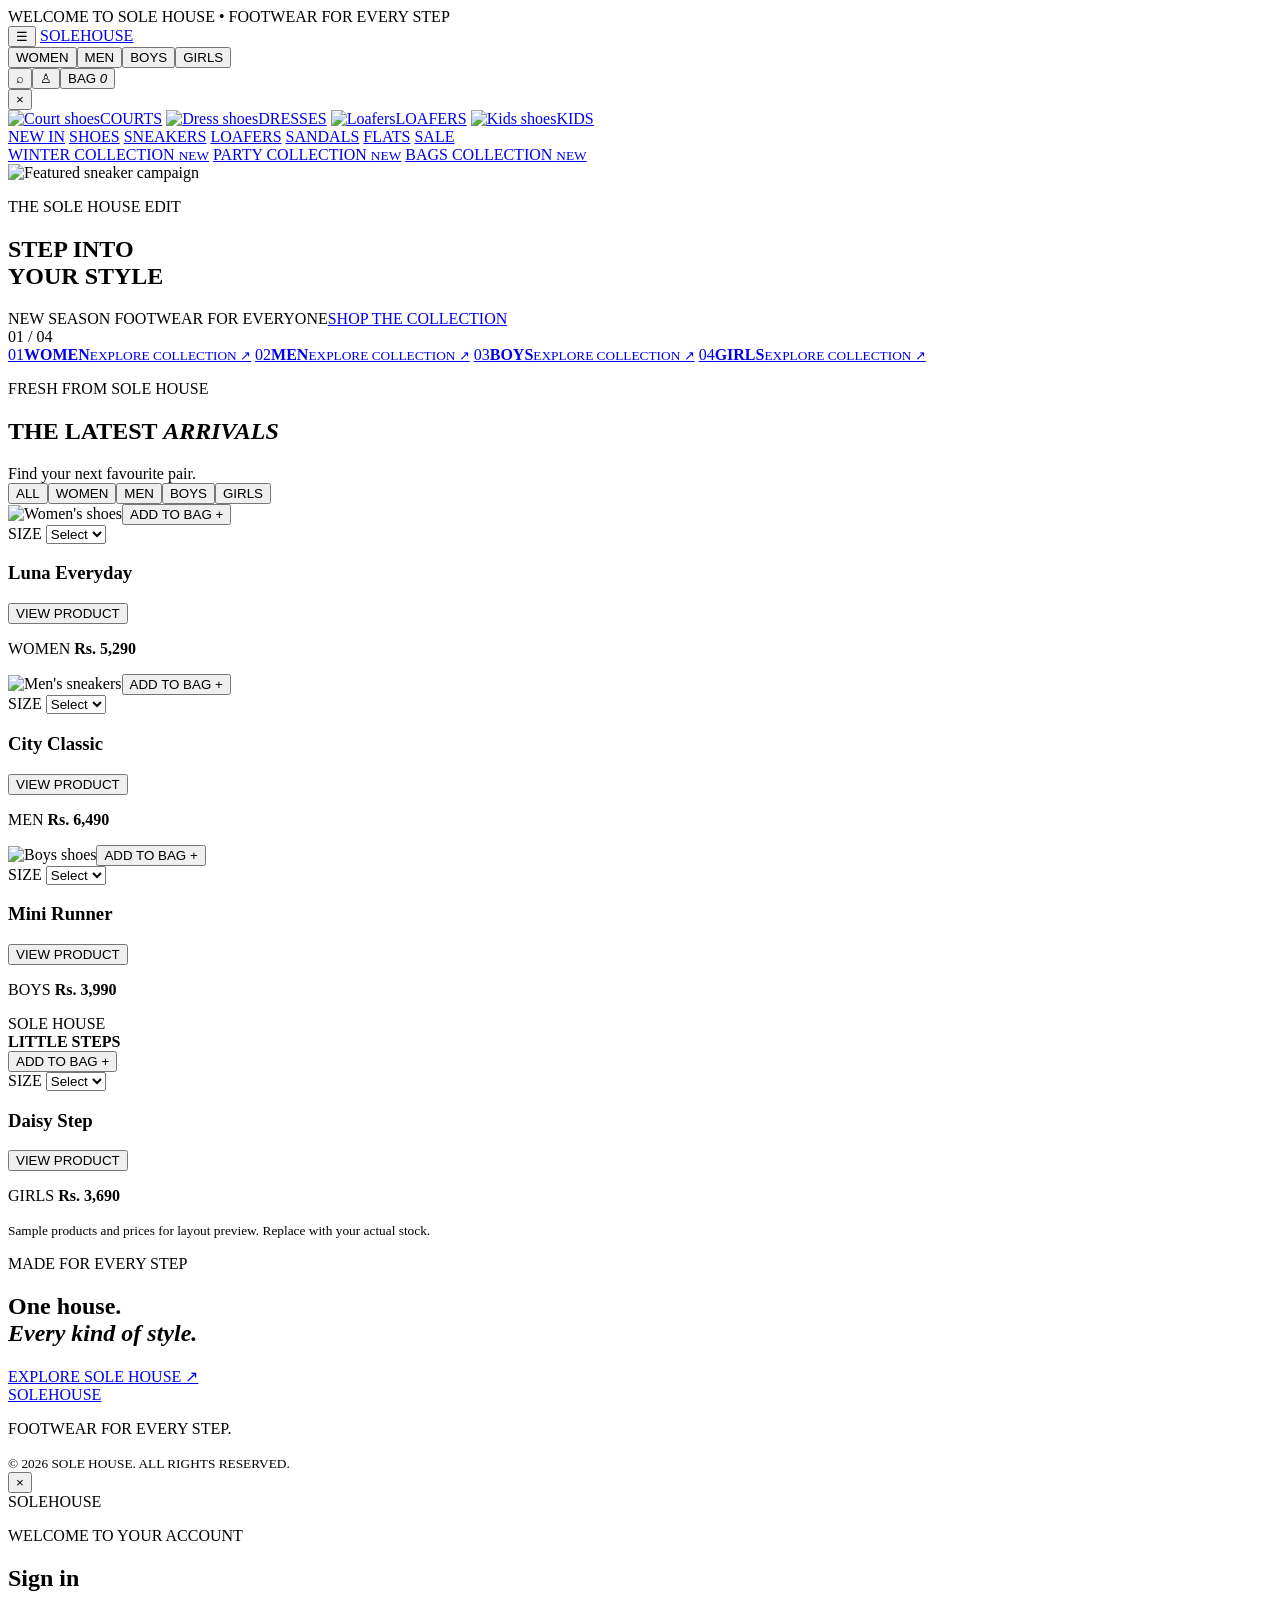
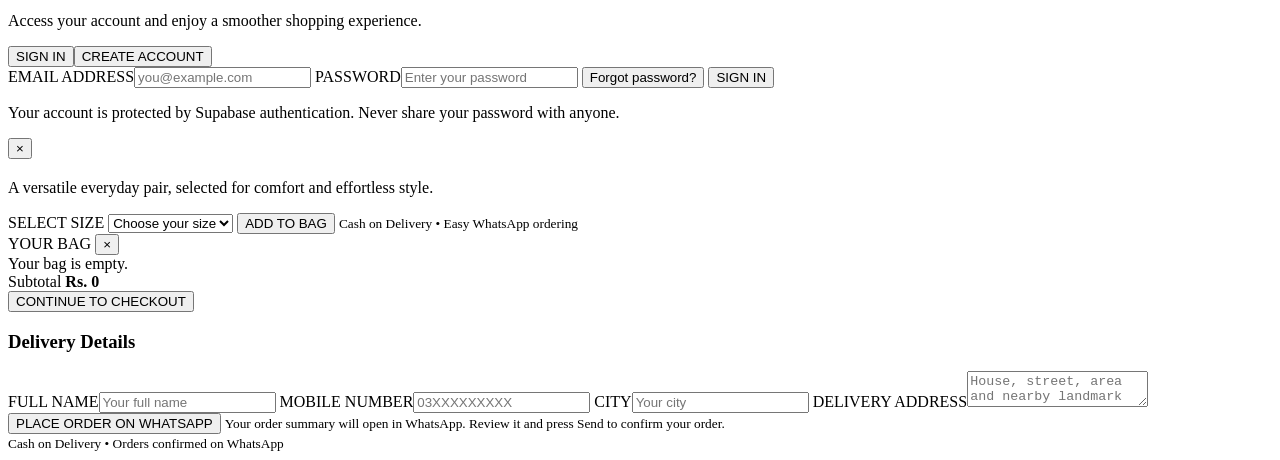
==== commit 6e8a0145: "Add files via upload" ====
--- a/index.html
+++ b/index.html
@@ -1,140 +1,138 @@
-<!DOCTYPE html>
-<html lang="en">
-<head>
-<meta charset="UTF-8">
-<meta name="viewport" content="width=device-width, initial-scale=1.0">
-<title>SOLE HOUSE - Premium Shoes Store</title>
-<style>
-*{margin:0;padding:0;box-sizing:border-box;font-family:'Segoe UI',Arial,sans-serif}
-body{background:#F9F5F0;color:#1a1a1a}
-header{background:#fff;color:#111;padding:16px 30px;position:sticky;top:0;z-index:100;border-bottom:1px solid #e8ddd0}
-.top{display:flex;justify-content:space-between;align-items:center;flex-wrap:wrap;gap:12px;max-width:1300px;margin:auto}
-.logo{font-size:30px;font-weight:900;letter-spacing:2px;cursor:pointer}
-.logo span{color:#B08968}
-nav{display:flex;gap:6px;flex-wrap:nowrap;overflow-x:auto;padding-bottom:4px}
-nav button{background:#fff;color:#111;border:1px solid #e8ddd0;padding:7px 11px;font-size:13px;white-space:nowrap;border-radius:8px;cursor:pointer}
-nav button:hover, nav button.active{background:#111;color:#fff;border-color:#111}
-.cart-btn{background:#111!important;color:#fff!important;padding:7px 11px!important;font-size:16px!important}
-.hero{background:#111;color:#fff;text-align:center;padding:60px 20px}
-.hero h1{font-size:42px;line-height:1.2;letter-spacing:1px}
-.hero p{margin:14px auto;max-width:700px;font-size:16px;color:#d8d8d8;line-height:1.6}
-.hero button{background:#B08968;color:#fff;border:none;padding:13px 30px;font-size:16px;font-weight:800;border-radius:10px;cursor:pointer;margin-top:8px}
-.section-title{max-width:1300px;margin:35px auto 10px;padding:0 30px;font-size:24px;display:flex;justify-content:space-between;align-items:center}
-.section-title a{font-size:14px;color:#B08968;cursor:pointer;text-decoration:underline}
-.cat{display:flex;gap:10px;overflow:auto;padding:16px 30px;max-width:1300px;margin:auto}
-.cat button{background:#fff;border:1px solid #e8ddd0;padding:11px 20px;font-size:15px;font-weight:700;border-radius:30px;cursor:pointer;white-space:nowrap;color:#333}
-.cat button.active{background:#111;color:#fff}
-.grid{display:grid;grid-template-columns:repeat(auto-fill,minmax(250px,1fr));gap:20px;padding:10px 30px 20px;max-width:1300px;margin:auto}
-.card{background:#fff;border-radius:14px;overflow:hidden;box-shadow:0 3px 14px rgba(0,0,0,.06);border:1px solid #eee;cursor:pointer;transition:.2s}
-.card:hover{transform:translateY(-4px);box-shadow:0 8px 20px rgba(0,0,0,.12)}
-.card img{width:100%;height:240px;object-fit:cover}
-.card .info{padding:16px}
-.card h3{font-size:18px;line-height:1.3}
-.card p{color:#888;font-size:13px;margin-top:4px}
-.price{font-size:20px;font-weight:900;margin:10px 0}
-.price s{color:#999;font-size:14px;font-weight:400}
-select{width:100%;padding:11px;border-radius:8px;border:1px solid #ddd;margin-bottom:10px;font-size:15px;background:#fff}
-.add{width:100%;background:#111;color:#fff;border:none;padding:13px;border-radius:10px;font-size:16px;font-weight:800;cursor:pointer}
-.add:hover{background:#B08968}
-.buy-now{width:100%;background:#B08968;color:#fff;border:none;padding:13px;border-radius:10px;font-size:16px;font-weight:800;cursor:pointer;margin-top:8px}
-.buy-now:hover{background:#111}
-.view-btn{width:100%;background:#fff;color:#111;border:1px solid #ddd;padding:10px;border-radius:10px;font-size:14px;font-weight:700;cursor:pointer;margin-bottom:8px}
-.about-black{background:#0a0a0f;color:#fff;padding:70px 30px;margin-top:50px}
-.about-black-inner{max-width:1200px;margin:auto;display:flex;justify-content:space-between;align-items:center;gap:30px;flex-wrap:wrap}
-.about-black small{letter-spacing:4px;font-size:12px;color:#C9A86A;font-weight:700}
-.about-black h2{font-size:42px;font-family:Georgia,serif;line-height:1.1;margin:12px 0 8px}
-.about-black p{color:#9a9a9a;font-size:15px}
-.about-black button{background:#F9F5F0;color:#111;border:none;padding:14px 26px;font-size:12px;letter-spacing:2px;font-weight:800;cursor:pointer}
-.about-white{background:#EFE9E0;text-align:center;padding:70px 25px}
-.about-white small{letter-spacing:4px;font-size:12px;color:#a99f96;font-weight:700}
-.about-white h2{font-size:32px;font-family:Georgia,serif;margin:14px 0}
-.about-white p{max-width:650px;margin:0 auto;color:#666;font-size:16px;line-height:1.8}
-.about-white button{background:#111;color:#fff;border:none;padding:14px 28px;font-size:12px;letter-spacing:2px;font-weight:800;cursor:pointer;margin-top:24px}
-#productModal{position:fixed;inset:0;background:rgba(0,0,0,.6);z-index:300;display:none;align-items:center;justify-content:center;padding:20px}
-#productModal.open{display:flex}
-.modal-box{background:#fff;width:100%;max-width:900px;border-radius:20px;overflow:hidden;max-height:90vh;overflow-y:auto;display:flex;flex-wrap:wrap;position:relative}
-.modal-box .left{flex:1;min-width:300px}
-.modal-box .left img{width:100%;height:100%;min-height:350px;object-fit:cover}
-.modal-box .right{flex:1;min-width:300px;padding:30px}
-.modal-box .right h2{font-size:28px;line-height:1.2}
-.modal-box .right .m-price{font-size:26px;font-weight:900;margin:14px 0}
-.modal-box .right .m-price s{font-size:16px;color:#999;font-weight:400}
-.modal-box .right p{color:#666;font-size:15px;line-height:1.7;margin:8px 0}
-.size-row{display:flex;gap:8px;flex-wrap:wrap;margin:14px 0}
-.size-row button{padding:11px 16px;border:1px solid #ddd;background:#fff;border-radius:8px;cursor:pointer;font-weight:700;font-size:15px}
-.size-row button.active{background:#111;color:#fff}
-.qty-row{display:flex;align-items:center;gap:12px;margin:14px 0}
-.qty-row button{width:38px;height:38px;border:1px solid #ddd;background:#fff;border-radius:8px;font-size:20px;cursor:pointer}
-.modal-add{width:100%;background:#111;color:#fff;border:none;padding:16px;border-radius:12px;font-size:17px;font-weight:900;cursor:pointer;margin-top:6px}
-.modal-add:hover{background:#B08968}
-.modal-close{position:absolute;top:12px;right:12px;background:#fff;border:none;width:36px;height:36px;border-radius:50%;font-size:18px;cursor:pointer;box-shadow:0 2px 10px rgba(0,0,0,.2);z-index:2}
-#cartBox{position:fixed;right:0;top:0;width:100%;max-width:440px;height:100%;background:#fff;z-index:400;transform:translateX(100%);transition:.3s;padding:24px;overflow:auto}
-#cartBox.open{transform:translateX(0)}
-.cart-item{display:flex;gap:12px;border-bottom:1px solid #eee;padding:12px 0;font-size:15px}
-.cart-item img{width:70px;height:70px;object-fit:cover;border-radius:10px}
-input{width:100%;padding:13px;border:1px solid #ddd;border-radius:10px;margin:7px 0;font-size:15px}
-.order-btn{width:100%;background:#111;color:#fff;border:none;padding:15px;border-radius:12px;font-size:17px;font-weight:900;cursor:pointer;margin-top:8px}
-.order-btn:hover{background:#B08968}
-.close{float:right;background:#f0f0f0;border:none;padding:8px 12px;border-radius:8px;cursor:pointer}
-.footer{background:#111;color:#aaa;text-align:center;padding:30px 20px;font-size:14px;line-height:1.6}
-.footer b{color:#fff;font-size:18px}
-</style>
-</head>
-<body>
-<header><div class="top"><div class="logo" onclick="window.scrollTo({top:0,behavior:'smooth'})">SOLE <span>HOUSE</span></div><nav><button class="active" onclick="filterCat('All',this)">Home</button><button onclick="filterCat('Men',this)">Men</button><button onclick="filterCat('Women',this)">Women</button><button onclick="filterCat('Boys',this)">Boys</button><button onclick="filterCat('Kids',this)">Kids</button><button class="cart-btn" onclick="openCart()"> 🛍️  <span id="cartCount">0</span></button></nav></div></header>
-<div class="hero"><h1>Step Into Style.<br>Walk With Confidence.</h1><p>SOLE HOUSE - Where comfort meets premium style. Handpicked shoes for Men, Women, Boys & Kids. Cash on Delivery all over Pakistan.</p><button onclick="document.getElementById('grid').scrollIntoView({behavior:'smooth'})">Shop Now</button></div>
-<div class="section-title"><span>Shop By Category</span></div>
-<div class="cat"><button class="active" onclick="filterCat('All',this)">All Shoes</button><button onclick="filterCat('Men',this)">Men</button><button onclick="filterCat('Women',this)">Women</button><button onclick="filterCat('Boys',this)">Boys</button><button onclick="filterCat('Kids',this)">Kids</button><button onclick="filterCat('Sneakers',this)">Sneakers</button><button onclick="filterCat('Formal',this)">Formal</button><button onclick="filterCat('Loafer',this)">Loafer</button><button onclick="filterCat('Joggers',this)">Joggers</button><button onclick="filterCat('Sandals',this)">Sandals</button></div>
-<div class="section-title"><span>For Men 👞</span><a onclick="filterCat('Men',null)">View All -></a></div><div class="grid" id="gridMen"></div>
-<div class="section-title"><span>For Women 👠</span><a onclick="filterCat('Women',null)">View All -></a></div><div class="grid" id="gridWomen"></div>
-<div class="section-title"><span>For Boys 👟</span><a onclick="filterCat('Boys',null)">View All -></a></div><div class="grid" id="gridBoys"></div>
-<div class="section-title"><span>For Kids 🧒</span><a onclick="filterCat('Kids',null)">View All -></a></div><div class="grid" id="gridKids"></div>
-<div class="section-title"><span>All Shoes</span></div><div class="grid" id="grid"></div>
-<div class="about-black"><div class="about-black-inner"><div><small>THE SOLE HOUSE STANDARD</small><h2>Less noise. More identity.</h2><p>Designed for the way you move.</p></div><button onclick="document.getElementById('whoWeAre').scrollIntoView({behavior:'smooth'})">OUR STORY</button></div></div>
-<div class="about-white" id="whoWeAre"><small>WHO WE ARE</small><h2>Style without limits.</h2><p>SOLE HOUSE is built around considered essentials and confident streetwear. We believe what you wear should feel like you — simple, expressive and unapologetic. From premium formal to everyday joggers, for Men, Women, Boys & Kids — har step me comfort aur style.</p><button onclick="document.getElementById('grid').scrollIntoView({behavior:'smooth'})">DISCOVER SOLE HOUSE</button><p style="margin-top:22px;font-size:13px;color:#999">✅ Premium Quality • 🚚 Fast Delivery • 💵 Cash on Delivery • 🔁 Easy Exchange</p></div>
-<div id="productModal" onclick="if(event.target===this) closeProduct()"><div class="modal-box"><button class="modal-close" onclick="closeProduct()">✕</button><div class="left"><img id="mImg" src=""></div><div class="right"><span id="mTag" style="font-size:12px;background:#F9F5F0;border:1px solid #e8ddd0;padding:4px 10px;border-radius:20px"></span><h2 id="mName" style="margin-top:10px"></h2><div class="m-price"><span id="mPrice"></span> <s id="mOld"></s> <span id="mSave" style="font-size:13px;background:#e8f5e9;color:#2e7d32;padding:4px 8px;border-radius:8px;margin-left:6px"></span></div><p id="mDesc"></p><p><b>Select Size:</b></p><div class="size-row" id="mSizes"></div><p><b>Quantity:</b></p><div class="qty-row"><button onclick="changeQty(-1)">-</button><span id="mQty" style="font-size:18px;font-weight:800;min-width:20px;text-align:center">1</span><button onclick="changeQty(1)">+</button><span style="font-size:13px;color:#2e7d32">● In Stock - Ready to Ship</span></div><button class="modal-add" onclick="addFromModal()">Add to Cart +</button><button class="modal-add" style="background:#B08968;margin-top:8px" onclick="buyNowFromModal()">Buy It Now - Direct Checkout</button><p style="font-size:13px;text-align:center">🚚 Karachi Rs 200 | Other Cities Rs 300 • 💵 Cash on Delivery</p></div></div></div>
-<div id="cartBox"><button class="close" onclick="closeCart()">X</button><h2 style="font-size:22px">Your Cart</h2><div id="cartItems" style="margin:12px 0"></div><h3 id="totalText" style="font-size:19px">Total: Rs 0</h3><hr style="margin:14px 0"><h3 style="font-size:18px">Checkout - Cash on Delivery</h3><input id="cName" placeholder="Full Name *"><input id="cPhone" placeholder="Mobile Number *"><input id="cAddress" placeholder="Complete Address *"><input id="cCity" placeholder="City"><button class="order-btn" onclick="placeOrder()">Place Order</button><p style="font-size:13px;color:#888;margin-top:10px;text-align:center">Delivery: Karachi Rs 200 | Other Cities Rs 300</p></div>
-<div class="footer"><b>SOLE HOUSE</b><br>Premium Shoes Store - Pakistan<br>WhatsApp: 0317-2798138 | Cash on Delivery Available</div>
-<script>
-let products=[
-{name:"Air Runner Sneakers",cat:"Sneakers",group:"Men",price:2999,old:3999,img:"https://images.unsplash.com/photo-1542291026-7eec264c27ff?w=900",desc:"Lightweight Air Runner with soft cushion sole. Perfect for daily wear."},
-{name:"Classic White Sneaker",cat:"Sneakers",group:"Men",price:2499,old:3299,img:"https://images.unsplash.com/photo-1549298916-b41d501d3772?w=900",desc:"Classic white sneaker - har outfit ke saath jachta hai."},
-{name:"Black Formal Oxford",cat:"Formal",group:"Men",price:3499,old:4499,img:"https://images.unsplash.com/photo-1614252369475-531eba835eb1?w=900",desc:"Premium Black Oxford for office, wedding & formal events."},
-{name:"Brown Leather Loafer",cat:"Loafer",group:"Men",price:2799,old:3599,img:"https://images.unsplash.com/photo-1614252235316-8c857d38b5f4?w=900",desc:"Brown Leather Loafer - classy aur comfortable."},
-{name:"Women White Sneaker",cat:"Sneakers",group:"Women",price:2799,old:3599,img:"https://images.unsplash.com/photo-1549298916-b41d501d3772?w=900",desc:"Women ke liye light aur comfortable white sneaker."},
-{name:"Women Comfort Sandal",cat:"Sandals",group:"Women",price:1999,old:2599,img:"https://images.unsplash.com/photo-1603487742131-4160ec999306?w=900",desc:"Women Comfort Sandal - soft sole, daily wear ke liye best."},
-{name:"Women Stylish Loafer",cat:"Loafer",group:"Women",price:2599,old:3299,img:"https://images.unsplash.com/photo-1614252235316-8c857d38b5f4?w=900",desc:"Women Stylish Loafer - elegant aur comfortable."},
-{name:"Women Pink Runner",cat:"Joggers",group:"Women",price:2999,old:3899,img:"https://images.unsplash.com/photo-1595950653106-6c9ebd614d3a?w=900",desc:"Women Pink Runner - jogging aur daily walk ke liye."},
-{name:"Boys Cool Sneakers",cat:"Sneakers",group:"Boys",price:2199,old:2899,img:"https://images.unsplash.com/photo-1514989940723-e8e51635b782?w=900",desc:"Boys ke liye cool sneakers - durable aur stylish."},
-{name:"Boys Sport Joggers",cat:"Joggers",group:"Boys",price:2399,old:2999,img:"https://images.unsplash.com/photo-1595950653106-6c9ebd614d3a?w=900",desc:"Boys Sport Joggers - running aur sports ke liye."},
-{name:"Kids Light-Up Shoes",cat:"Sneakers",group:"Kids",price:1999,old:2599,img:"https://images.unsplash.com/photo-1519238263530-99bdd11df2ea?w=900",desc:"Kids Light-Up Shoes - bachon ki favourite."},
-{name:"Kids Cute Sandals",cat:"Sandals",group:"Kids",price:1499,old:1999,img:"https://images.unsplash.com/photo-1603487742131-4160ec999306?w=900",desc:"Kids Cute Sandals - soft aur comfortable."}
-];
-let cart=[];let currentCat='All';let currentProduct=0;let selectedSize='Size 41';let qty=1;
-function cardHTML(p,i){return `<div class="card"><img src="${p.img}" onclick="openProduct(${i})"><div class="info"><span style="font-size:11px;background:#F9F5F0;border:1px solid #e8ddd0;padding:3px 8px;border-radius:10px">${p.group} • ${p.cat}</span><h3 style="margin-top:8px" onclick="openProduct(${i})">${p.name}</h3><p>Click to view details</p><div class="price">Rs ${p.price} <s>Rs ${p.old}</s></div><button class="view-btn" onclick="openProduct(${i})">View Product →</button><select id="size-${i}" onclick="event.stopPropagation()"><option>Size 39</option><option>Size 40</option><option selected>Size 41</option><option>Size 42</option><option>Size 43</option><option>Size 44</option></select><button class="add" onclick="event.stopPropagation();addToCart(${i})">Add to Cart +</button><button class="buy-now" onclick="event.stopPropagation();buyNowFromCard(${i})">Buy It Now →</button></div></div>`;}
-function render(){
-  document.getElementById('gridMen').innerHTML=products.map((p,i)=>({p,i})).filter(x=>x.p.group==='Men').slice(0,4).map(x=>cardHTML(x.p,x.i)).join('');
-  document.getElementById('gridWomen').innerHTML=products.map((p,i)=>({p,i})).filter(x=>x.p.group==='Women').slice(0,4).map(x=>cardHTML(x.p,x.i)).join('');
-  document.getElementById('gridBoys').innerHTML=products.map((p,i)=>({p,i})).filter(x=>x.p.group==='Boys').map(x=>cardHTML(x.p,x.i)).join('');
-  document.getElementById('gridKids').innerHTML=products.map((p,i)=>({p,i})).filter(x=>x.p.group==='Kids').map(x=>cardHTML(x.p,x.i)).join('');
-  const g=document.getElementById('grid');g.innerHTML='';
-  products.filter(p=>currentCat==='All'||p.group===currentCat||p.cat===currentCat).forEach((p)=>{let i=products.indexOf(p);g.innerHTML+=cardHTML(p,i);});
-}
-function filterCat(c,btn){currentCat=c;document.querySelectorAll('nav button, .cat button').forEach(b=>b.classList.remove('active'));if(btn)btn.classList.add('active');render();document.getElementById('grid').scrollIntoView({behavior:'smooth'});}
-function openProduct(i){currentProduct=i;qty=1;selectedSize='Size 41';const p=products[i];document.getElementById('mImg').src=p.img;document.getElementById('mName').innerText=p.name;document.getElementById('mTag').innerText=p.group+' • '+p.cat;document.getElementById('mPrice').innerText='Rs '+p.price;document.getElementById('mOld').innerText='Rs '+p.old;document.getElementById('mSave').innerText='Save Rs '+(p.old-p.price);document.getElementById('mDesc').innerText=p.desc||'';document.getElementById('mQty').innerText='1';let sizes=['39','40','41','42','43','44'];document.getElementById('mSizes').innerHTML=sizes.map(s=>`<button onclick="selectSize(this,'Size ${s}')" class="${s==='41'?'active':''}">Size ${s}</button>`).join('');document.getElementById('productModal').classList.add('open');}
-function closeProduct(){document.getElementById('productModal').classList.remove('open');}
-function selectSize(btn,size){selectedSize=size;document.querySelectorAll('#mSizes button').forEach(b=>b.classList.remove('active'));btn.classList.add('active');}
-function changeQty(n){qty=Math.max(1,qty+n);document.getElementById('mQty').innerText=qty;}
-function addFromModal(){const p=products[currentProduct];for(let k=0;k<qty;k++){cart.push({...p,size:selectedSize});}document.getElementById('cartCount').innerText=cart.length;closeProduct();openCart();}
-function buyNowFromCard(i){const p=products[i];const size=document.getElementById('size-'+i).value;cart.push({...p,size});document.getElementById('cartCount').innerText=cart.length;openCart();document.getElementById('cName').focus();}
-function buyNowFromModal(){const p=products[currentProduct];for(let k=0;k<qty;k++){cart.push({...p,size:selectedSize});}document.getElementById('cartCount').innerText=cart.length;closeProduct();openCart();document.getElementById('cName').focus();}
-function addToCart(i){const p=products[i];const size=document.getElementById('size-'+i).value;cart.push({...p,size});document.getElementById('cartCount').innerText=cart.length;openCart();}
-function openCart(){document.getElementById('cartBox').classList.add('open');renderCart();}
-function closeCart(){document.getElementById('cartBox').classList.remove('open');}
-function renderCart(){const box=document.getElementById('cartItems');if(cart.length===0){box.innerHTML='<p>Your cart is empty.</p>';}else{box.innerHTML=cart.map((c,idx)=>`<div class="cart-item"><img src="${c.img}"><div><b>${c.name}</b><br>${c.size} - Rs ${c.price} <button onclick="removeItem(${idx})" style="color:red;border:none;background:none;cursor:pointer">Remove</button></div></div>`).join('');}let total=cart.reduce((s,c)=>s+c.price,0);document.getElementById('totalText').innerText='Total: Rs '+total;}
-function removeItem(idx){cart.splice(idx,1);document.getElementById('cartCount').innerText=cart.length;renderCart();}
-function placeOrder(){const name=document.getElementById('cName').value.trim();const phone=document.getElementById('cPhone').value.trim();const addr=document.getElementById('cAddress').value.trim();const city=document.getElementById('cCity').value.trim();if(!name||!phone||!addr){alert('Please fill Name, Number and Address');return;}if(cart.length===0){alert('Please add shoes to cart first!');return;}let total=cart.reduce((s,c)=>s+c.price,0);let itemsText=cart.map(c=>`${c.name} (${c.size}) - Rs ${c.price}\nPhoto: ${c.img}`).join('\n\n');let msg=`New Order - SOLE HOUSE\n\nName: ${name}\nPhone: ${phone}\nCity: ${city}\nAddress: ${addr}\n\nItems:\n${itemsText}\n\nTotal: Rs ${total}\nPayment: Cash on Delivery`;window.open('https://wa.me/923172798138?text='+encodeURIComponent(msg),'_blank');}
-render();
-</script>
-</body>
-</html>+<!DOCTYPE html>
+<html lang="en">
+<head>
+<meta charset="UTF-8"><meta name="viewport" content="width=device-width, initial-scale=1">
+<title>SOLE HOUSE — Footwear for Everyone</title>
+<link rel="preconnect" href="https://fonts.googleapis.com"><link rel="preconnect" href="https://fonts.gstatic.com" crossorigin>
+<link href="https://fonts.googleapis.com/css2?family=DM+Sans:wght@400;500;600;700;800&family=Playfair+Display:wght@600;700&display=swap" rel="stylesheet">
+<link rel="stylesheet" href="style.css">
+</head>
+<body>
+<div class="announcement">WELCOME TO SOLE HOUSE <span>•</span> FOOTWEAR FOR EVERY STEP</div>
+<header class="header">
+  <button class="hamburger" id="hamburger" aria-label="Open navigation">☰</button>
+  <a class="logo" href="#home">SOLE<span>HOUSE</span></a>
+  <nav id="nav"><button class="nav-category" data-menu="womenMenu">WOMEN</button><button class="nav-category" data-menu="menMenu">MEN</button><button class="nav-category" data-menu="boysMenu">BOYS</button><button class="nav-category" data-menu="girlsMenu">GIRLS</button></nav>
+  <div class="tools"><button id="search">⌕</button><button id="accountBtn" type="button" aria-label="Open account">♙</button><button id="bag">BAG <i id="count">0</i></button></div>
+</header>
+<div class="mega-overlay" id="megaOverlay"></div>
+<aside class="mega-menu" id="megaMenu" aria-hidden="true">
+  <div class="mega-top"><button id="megaClose" aria-label="Close menu">×</button></div>
+  <div class="mega-feature">
+    <a href="#products"><img src="https://images.unsplash.com/photo-1543163521-1bf539c55dd2?auto=format&fit=crop&w=700&q=85" alt="Court shoes"><span>COURTS</span></a>
+    <a href="#products"><img src="https://images.unsplash.com/photo-1543163521-1bf539c55dd2?auto=format&fit=crop&w=700&q=85" alt="Dress shoes"><span>DRESSES</span></a>
+    <a href="#products"><img src="https://images.unsplash.com/photo-1525966222134-fcfa99b8ae77?auto=format&fit=crop&w=700&q=85" alt="Loafers"><span>LOAFERS</span></a>
+    <a href="#products"><img src="https://images.unsplash.com/photo-1514989940723-e8e51635b782?auto=format&fit=crop&w=700&q=85" alt="Kids shoes"><span>KIDS</span></a>
+  </div>
+  <div class="mega-content">
+    <div class="mega-links">
+      <a class="mega-heading" href="#products">NEW IN</a>
+      <a href="#products">SHOES</a>
+      <a href="#products">SNEAKERS</a>
+      <a href="#products">LOAFERS</a>
+      <a href="#products">SANDALS</a>
+      <a href="#products">FLATS</a>
+      <a class="sale-link" href="#products">SALE</a>
+      <div class="mega-extra">
+        <a href="#products">WINTER COLLECTION <small>NEW</small></a>
+        <a href="#products">PARTY COLLECTION <small>NEW</small></a>
+        <a href="#products">BAGS COLLECTION <small>NEW</small></a>
+      </div>
+    </div>
+  </div>
+</aside>
+<main>
+<section class="hero" id="home">
+  <img src="https://images.unsplash.com/photo-1542291026-7eec264c27ff?auto=format&fit=crop&w=2200&q=90" alt="Featured sneaker campaign">
+  <div class="shade"></div>
+  <div class="hero-message"><p>THE SOLE HOUSE EDIT</p><h1>STEP INTO<br><strong>YOUR STYLE</strong></h1><span>NEW SEASON FOOTWEAR FOR EVERYONE</span><a href="#shop" class="hero-cta">SHOP THE COLLECTION</a></div>
+  <div class="slide-count">01 <span>/</span> 04</div>
+</section>
+
+<section class="category-strip" id="shop">
+  <a id="women" href="#products"><span>01</span><b>WOMEN</b><small>EXPLORE COLLECTION ↗</small></a>
+  <a id="men" href="#products"><span>02</span><b>MEN</b><small>EXPLORE COLLECTION ↗</small></a>
+  <a id="boys" href="#products"><span>03</span><b>BOYS</b><small>EXPLORE COLLECTION ↗</small></a>
+  <a id="girls" href="#products"><span>04</span><b>GIRLS</b><small>EXPLORE COLLECTION ↗</small></a>
+</section>
+
+<section class="products-section" id="products">
+  <div class="section-title"><p>FRESH FROM SOLE HOUSE</p><h2>THE LATEST <em>ARRIVALS</em></h2><span>Find your next favourite pair.</span></div>
+  <div class="filters"><button class="active" data-filter="All">ALL</button><button data-filter="Women">WOMEN</button><button data-filter="Men">MEN</button><button data-filter="Boys">BOYS</button><button data-filter="Girls">GIRLS</button></div>
+  <div class="grid">
+    <article class="product" data-category="Women"><div class="photo"><img src="https://images.unsplash.com/photo-1543163521-1bf539c55dd2?auto=format&fit=crop&w=800&q=85" alt="Women's shoes"><button data-name="Luna Everyday" data-price="5290">ADD TO BAG +</button></div><label class="product-size">SIZE <select class="size-select" aria-label="Select size for Luna Everyday"><option value="">Select</option><option value="36">36</option><option value="37">37</option><option value="38">38</option><option value="39">39</option><option value="40">40</option></select></label><h3>Luna Everyday</h3><button class="view-product" type="button">VIEW PRODUCT</button><p>WOMEN <b>Rs. 5,290</b></p></article>
+    <article class="product" data-category="Men"><div class="photo"><img src="https://images.unsplash.com/photo-1525966222134-fcfa99b8ae77?auto=format&fit=crop&w=800&q=85" alt="Men's sneakers"><button data-name="City Classic" data-price="6490">ADD TO BAG +</button></div><label class="product-size">SIZE <select class="size-select" aria-label="Select size for City Classic"><option value="">Select</option><option value="40">40</option><option value="41">41</option><option value="42">42</option><option value="43">43</option><option value="44">44</option><option value="45">45</option></select></label><h3>City Classic</h3><button class="view-product" type="button">VIEW PRODUCT</button><p>MEN <b>Rs. 6,490</b></p></article>
+    <article class="product" data-category="Boys"><div class="photo"><img src="https://images.unsplash.com/photo-1514989940723-e8e51635b782?auto=format&fit=crop&w=800&q=85" alt="Boys shoes"><button data-name="Mini Runner" data-price="3990">ADD TO BAG +</button></div><label class="product-size">SIZE <select class="size-select" aria-label="Select size for Mini Runner"><option value="">Select</option><option value="28">28</option><option value="29">29</option><option value="30">30</option><option value="31">31</option><option value="32">32</option><option value="33">33</option><option value="34">34</option><option value="35">35</option></select></label><h3>Mini Runner</h3><button class="view-product" type="button">VIEW PRODUCT</button><p>BOYS <b>Rs. 3,990</b></p></article>
+    <article class="product" data-category="Girls"><div class="photo girls"><div>SOLE HOUSE<br><strong>LITTLE STEPS</strong></div><button data-name="Daisy Step" data-price="3690">ADD TO BAG +</button></div><label class="product-size">SIZE <select class="size-select" aria-label="Select size for Daisy Step"><option value="">Select</option><option value="28">28</option><option value="29">29</option><option value="30">30</option><option value="31">31</option><option value="32">32</option><option value="33">33</option><option value="34">34</option><option value="35">35</option></select></label><h3>Daisy Step</h3><button class="view-product" type="button">VIEW PRODUCT</button><p>GIRLS <b>Rs. 3,690</b></p></article>
+  </div>
+  <small class="demo">Sample products and prices for layout preview. Replace with your actual stock.</small>
+</section>
+<section class="brand-story"><p>MADE FOR EVERY STEP</p><h2>One house.<br><em>Every kind of style.</em></h2><a href="#shop">EXPLORE SOLE HOUSE ↗</a></section>
+</main>
+<footer><a class="logo" href="#home">SOLE<span>HOUSE</span></a><p>FOOTWEAR FOR EVERY STEP.</p><small>© 2026 SOLE HOUSE. ALL RIGHTS RESERVED.</small></footer>
+<div class="toast" id="toast"></div>
+<div class="account-modal" id="accountModal" aria-hidden="true">
+  <div class="account-backdrop" data-account-close></div>
+  <section class="account-panel" role="dialog" aria-modal="true" aria-labelledby="accountTitle">
+    <button class="account-close" type="button" aria-label="Close" data-account-close>×</button>
+    <div class="account-brand">SOLE<span>HOUSE</span></div>
+    <p class="account-kicker">WELCOME TO YOUR ACCOUNT</p>
+    <h2 id="accountTitle">Sign in</h2>
+    <p class="account-subtitle" id="accountSubtitle">Access your account and enjoy a smoother shopping experience.</p>
+    <div class="account-tabs" id="accountTabs"><button class="active" type="button" data-account-tab="login">SIGN IN</button><button type="button" data-account-tab="signup">CREATE ACCOUNT</button></div>
+    <form id="loginForm" class="account-form">
+      <label for="loginEmail">EMAIL ADDRESS</label><input id="loginEmail" type="email" autocomplete="email" required placeholder="you@example.com">
+      <label for="loginPassword">PASSWORD</label><input id="loginPassword" type="password" autocomplete="current-password" required minlength="8" placeholder="Enter your password">
+      <button class="forgot-password" id="forgotPassword" type="button">Forgot password?</button>
+      <button class="account-submit" type="submit">SIGN IN</button>
+    </form>
+    <form id="signupForm" class="account-form" hidden>
+      <label for="signupName">FULL NAME</label><input id="signupName" type="text" autocomplete="name" required placeholder="Your full name">
+      <label for="signupEmail">EMAIL ADDRESS</label><input id="signupEmail" type="email" autocomplete="email" required placeholder="you@example.com">
+      <label for="signupPassword">CREATE PASSWORD</label><input id="signupPassword" type="password" autocomplete="new-password" required minlength="8" placeholder="At least 8 characters">
+      <label for="signupConfirm">CONFIRM PASSWORD</label><input id="signupConfirm" type="password" autocomplete="new-password" required minlength="8" placeholder="Enter password again">
+      <button class="account-submit" type="submit">CREATE ACCOUNT</button>
+    </form>
+    <form id="resetForm" class="account-form" hidden>
+      <p class="reset-copy">Enter your email address and we’ll send password reset instructions.</p>
+      <label for="resetEmail">EMAIL ADDRESS</label><input id="resetEmail" type="email" autocomplete="email" required placeholder="you@example.com">
+      <button class="account-submit" type="submit">SEND RESET LINK</button>
+      <button class="forgot-password back-to-login" id="backToLogin" type="button">Back to sign in</button>
+    </form>
+    <p class="account-footnote">Your account is protected by Supabase authentication. Never share your password with anyone.</p>
+  </section>
+</div>
+
+<div class="product-modal" id="productModal" aria-hidden="true">
+  <div class="product-modal-backdrop" data-modal-close></div>
+  <section class="product-modal-panel" role="dialog" aria-modal="true" aria-labelledby="modalProductName">
+    <button class="product-modal-close" type="button" aria-label="Close" data-modal-close>×</button>
+    <div class="product-modal-image" id="modalProductImage"></div>
+    <div class="product-modal-info">
+      <p class="modal-eyebrow" id="modalProductCategory"></p>
+      <h2 id="modalProductName"></h2>
+      <p class="modal-price" id="modalProductPrice"></p>
+      <p class="modal-description" id="modalProductDescription">A versatile everyday pair, selected for comfort and effortless style.</p>
+      <label for="modalProductSize">SELECT SIZE</label>
+      <select id="modalProductSize"><option value="">Choose your size</option></select>
+      <button class="modal-add-button" id="modalAddToBag" type="button">ADD TO BAG</button>
+      <small>Cash on Delivery • Easy WhatsApp ordering</small>
+    </div>
+  </section>
+</div>
+
+<aside class="drawer" id="drawer"><div class="drawer-head">YOUR BAG <button id="close">×</button></div><div id="items">Your bag is empty.</div><div class="total">Subtotal <b id="total">Rs. 0</b></div><button class="checkout" id="checkout">CONTINUE TO CHECKOUT</button>
+<form class="checkout-form" id="checkoutForm">
+  <h3>Delivery Details</h3>
+  <label for="customerName">FULL NAME</label><input id="customerName" name="customerName" autocomplete="name" required placeholder="Your full name">
+  <label for="customerPhone">MOBILE NUMBER</label><input id="customerPhone" name="customerPhone" type="tel" autocomplete="tel" required placeholder="03XXXXXXXXX" pattern="[0-9+\s-]{10,16}">
+  <label for="customerCity">CITY</label><input id="customerCity" name="customerCity" required placeholder="Your city">
+  <label for="customerAddress">DELIVERY ADDRESS</label><textarea id="customerAddress" name="customerAddress" autocomplete="street-address" required placeholder="House, street, area and nearby landmark"></textarea>
+  <button class="whatsapp-order" type="submit">PLACE ORDER ON WHATSAPP</button>
+  <small class="secure-note">Your order summary will open in WhatsApp. Review it and press Send to confirm your order.</small>
+</form>
+<small>Cash on Delivery • Orders confirmed on WhatsApp</small></aside><div class="overlay" id="overlay"></div>
+<script src="https://cdn.jsdelivr.net/npm/@supabase/supabase-js@2"></script>
+<script src="supabase-config.js"></script>
+<script src="script.js"></script>
+</body></html>
